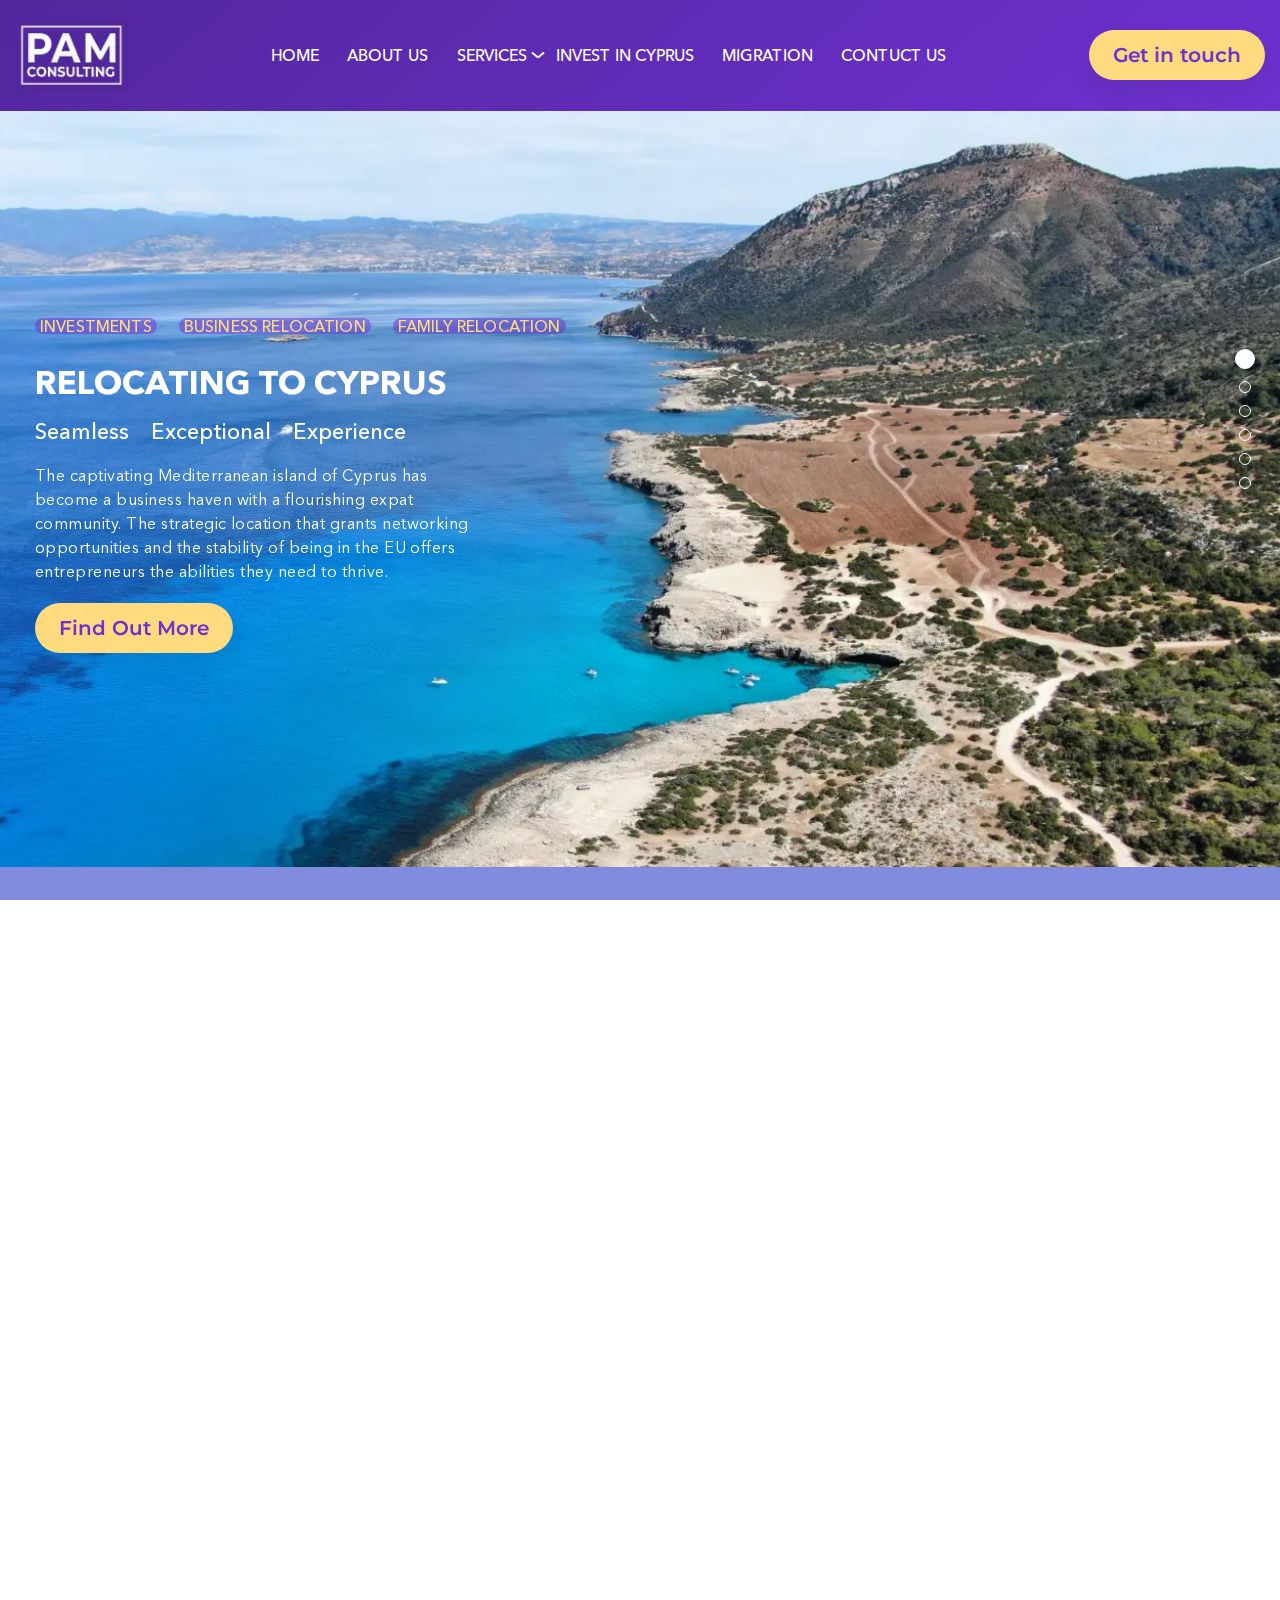
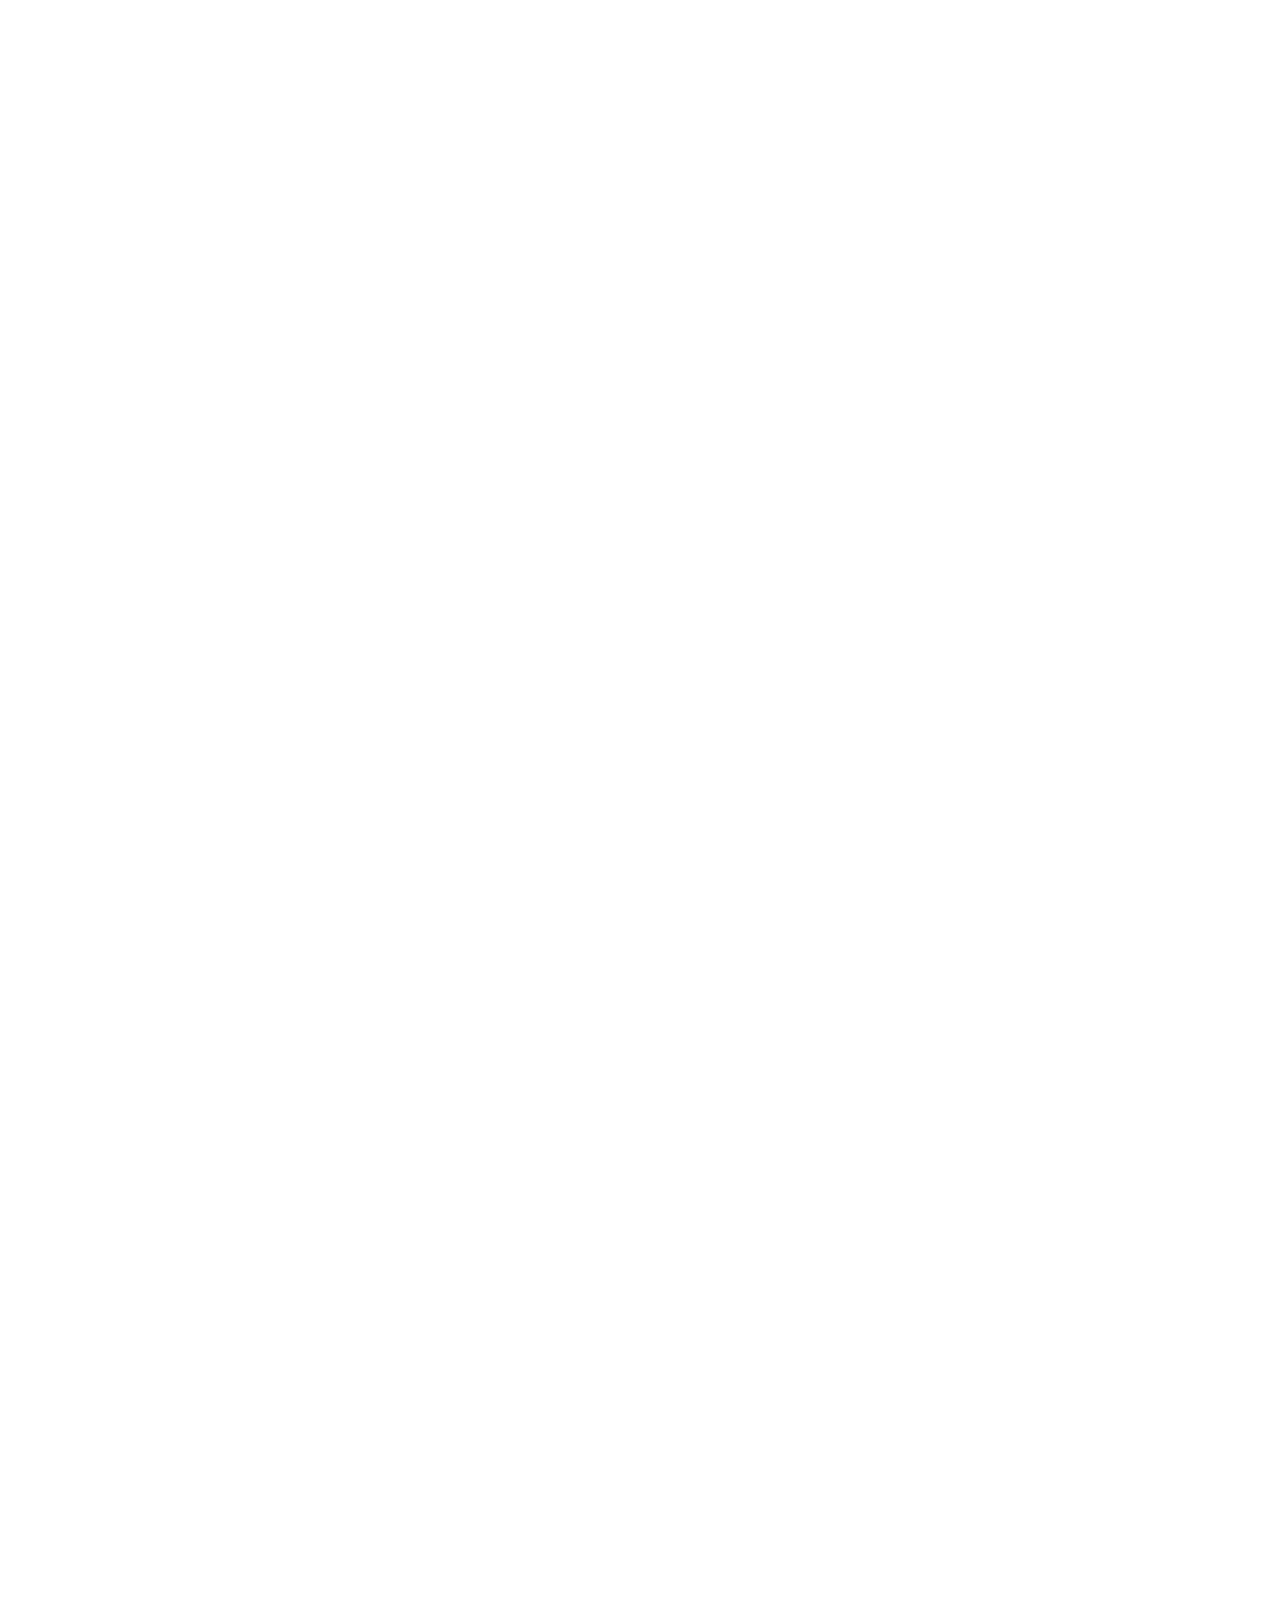
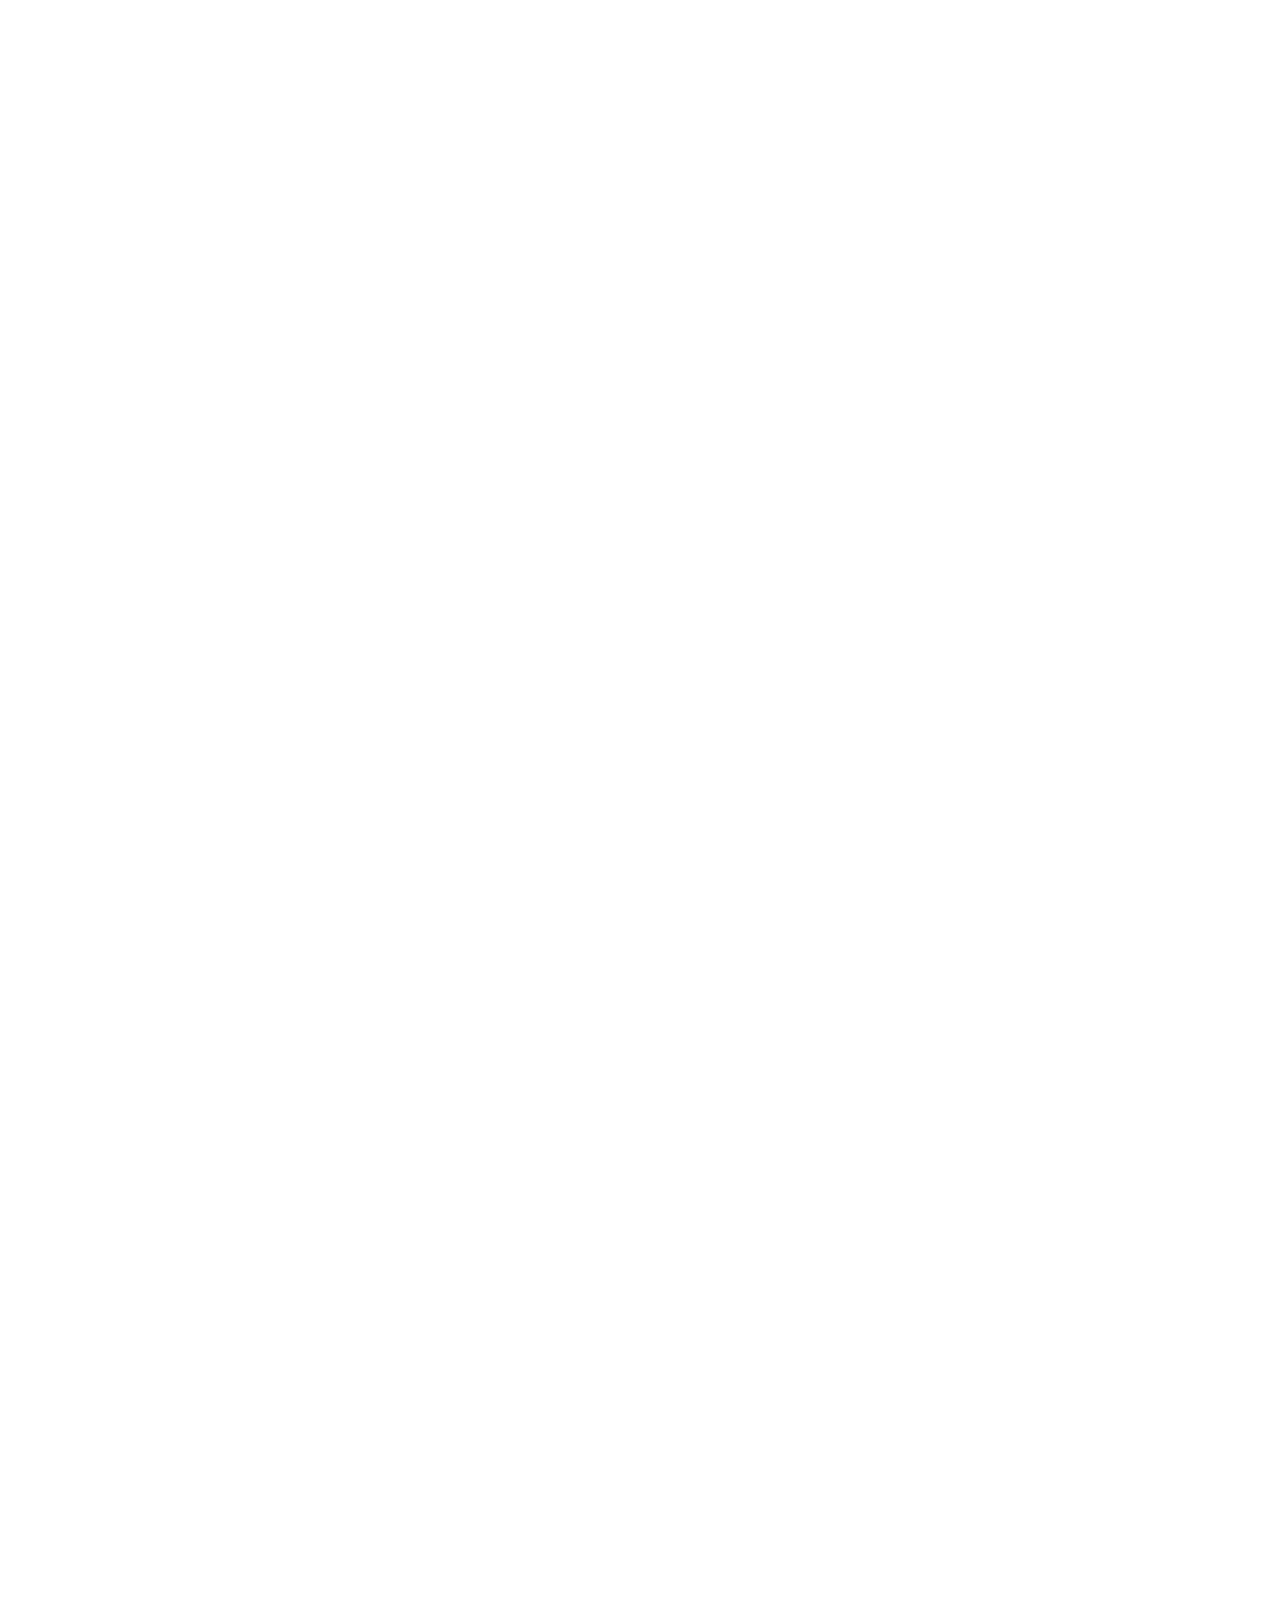
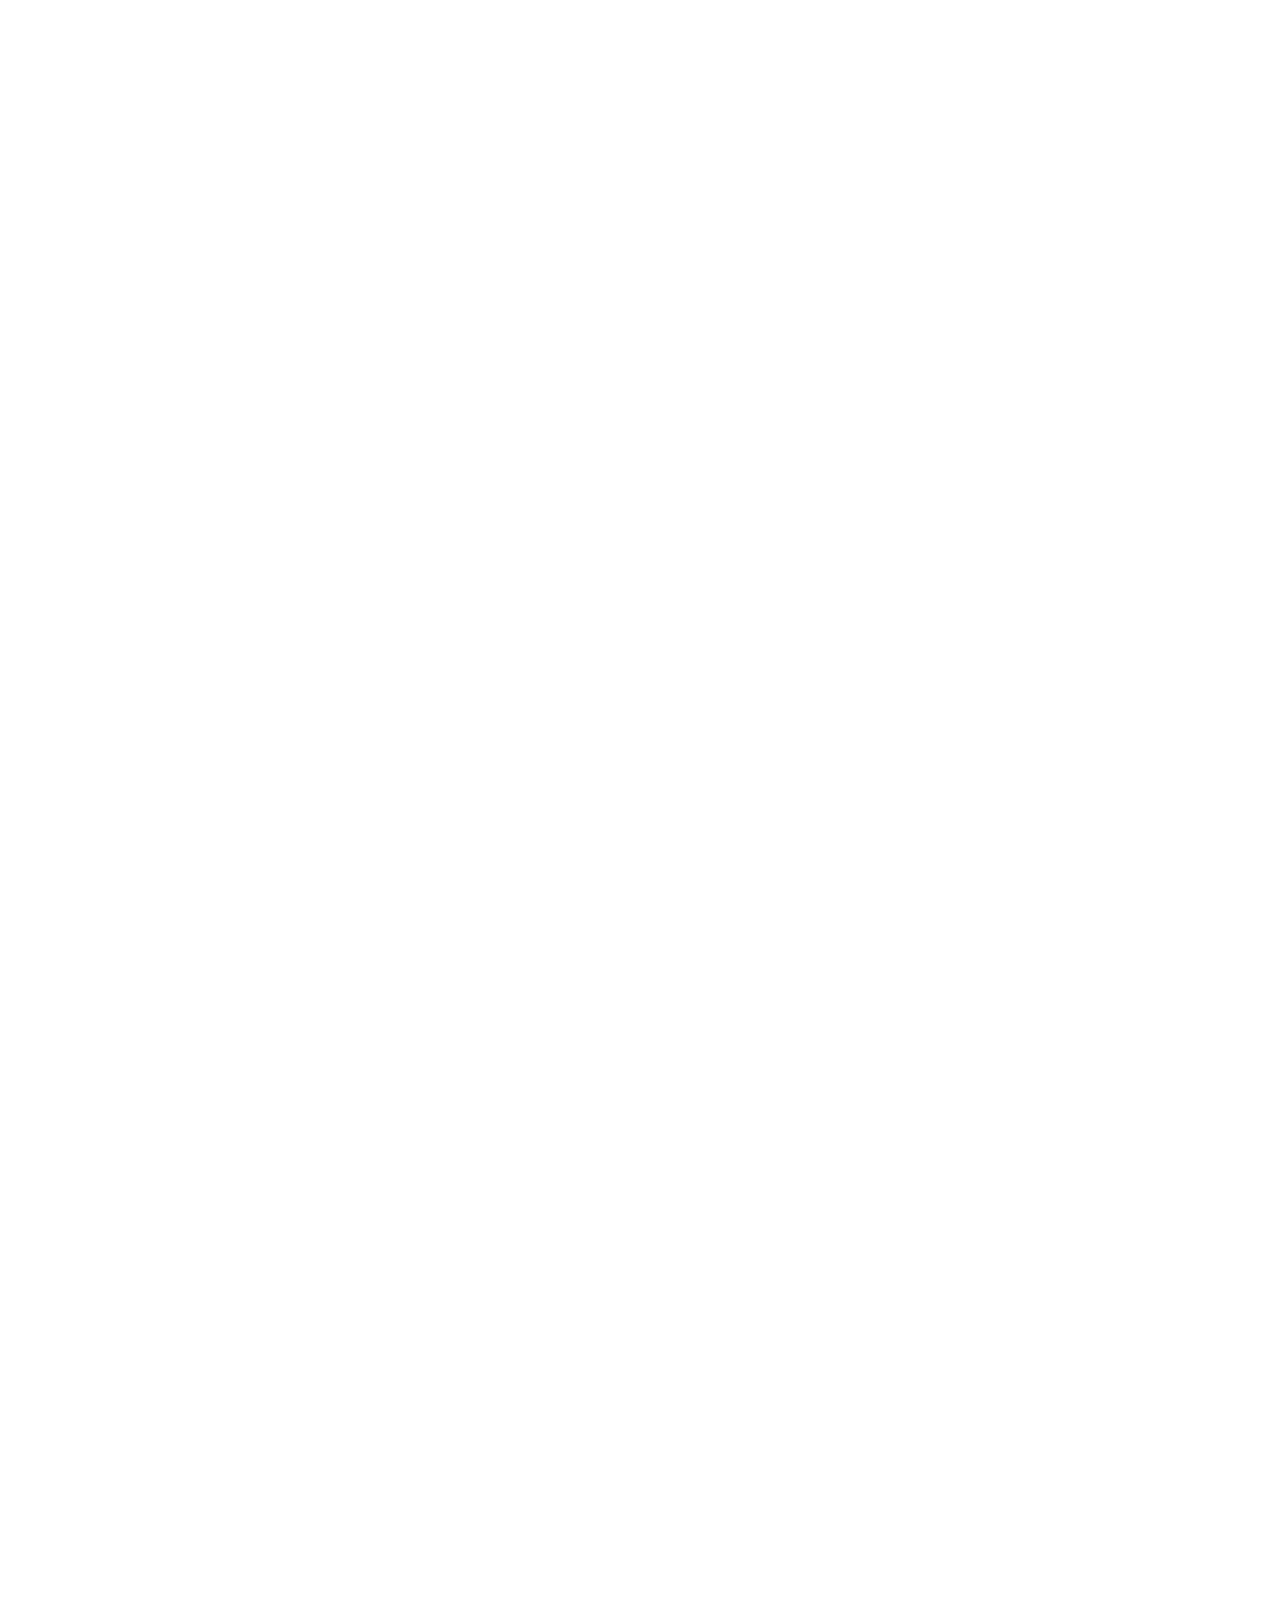
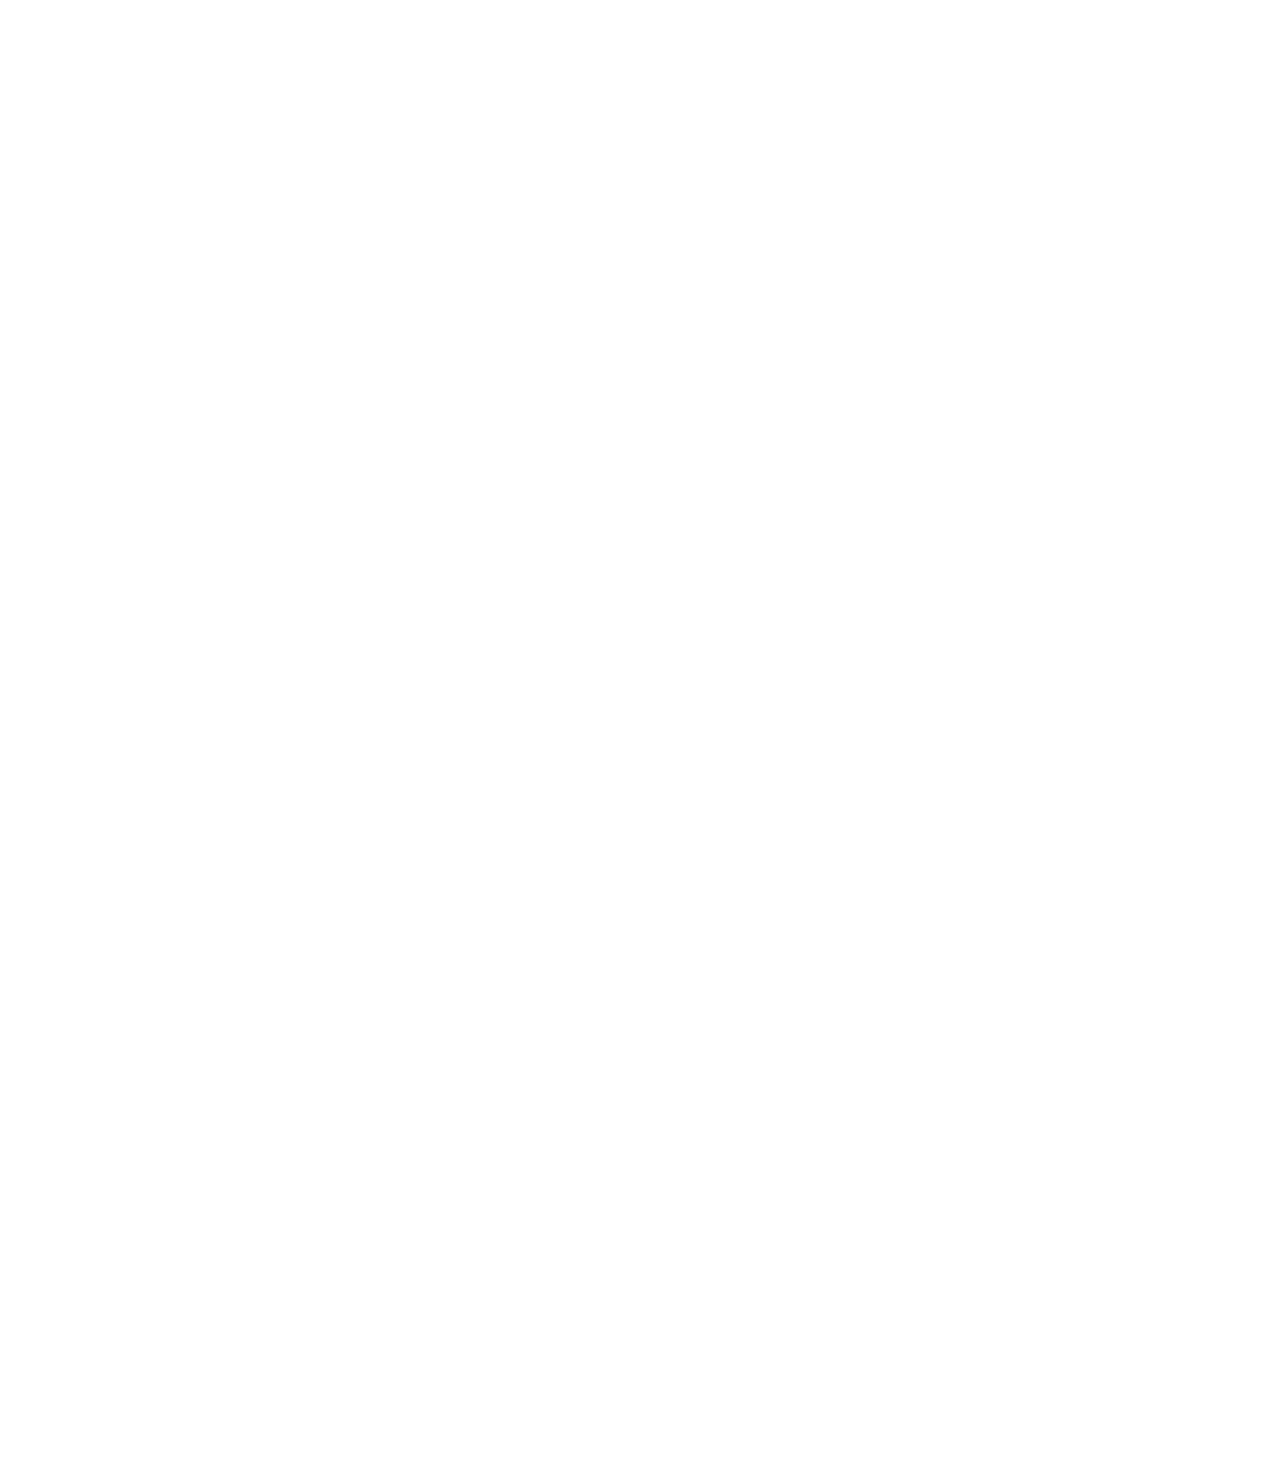
==== index.html @ 16ac2bbc "Add files via upload" ====
<!DOCTYPE html>
<html lang="en">

<head>
	<title>Home</title>
	<meta charset="UTF-8">
	<meta name="format-detection" content="telephone=no">
	<!-- <style>body{opacity: 0;}</style> -->
	<link rel="stylesheet" href="css/style.min.css?_v=20240617125503">
	<link rel="shortcut icon" href="favicon.ico">
	<!-- <meta name="robots" content="noindex, nofollow"> -->
	<meta name="viewport" content="width=device-width, initial-scale=1.0">
</head>
	<body>
		<div class="wrapper">
			<header data-scroll data-scroll-show="1000" class="header">
				<div class="header__container">
					<a href="#" class="header__logo"><img src="img/logo.webp" alt="Logo"></a>
					<div class="header__menu menu">
						<nav class="menu__body">
							<ul class="menu__list">
								<li class="menu__item"><a href="index.html" class="menu__link">Home</a></li>
								<li class="menu__item"><a href="about.html" class="menu__link">AbouT us</a></li>
								<li class="menu__item">
									<div data-spollers class="menu__spollers spollers">
										<details class="spollers__item">
											<summary data-spoller-close class="spollers__title"><span>Services</span></summary>
											<div class="spollers__body">
												<a href="investments.html" class="sub-menu__link"><span>Investments opportunities</span></a>
												<a href="business-relocation.html" class="sub-menu__link"><span>Business relocation</span></a>
												<a href="family-relocation.html" class="sub-menu__link"><span>Family relocation</span></a>
											</div>
										</details>
									</div>
								</li>
								<li class="menu__item"><a href="investments.html" class="menu__link">Invest in cyprus</a></li>
								<li class="menu__item"><a href="migration.html" class="menu__link">migration</a></li>
								<li class="menu__item"><a href="contact-us.html" class="menu__link">Contuct us</a></li>
							</ul>
						</nav>
						<button type="button" class="menu__icon icon-menu"><span></span></button>
					</div>
					<button data-da=".menu__body, 479.98, 2" class="header__button button">Get in touch</button>
				</div>
			</header>
			<main class="page">
				<section class="hero">
					<div class="hero__slider swiper">
						<div class="hero__wrapper swiper-wrapper">
							<div class="hero__slide slide-hero swiper-slide">
								<div class="hero__container">
									<div class="slide-hero__content" data-swiper-parallax="-500" data-swiper-parallax-scale="0.5">
										<div class="slide-hero__labels">
											<div class="slide-hero__label">investments</div>
											<div class="slide-hero__label">business relocation</div>
											<div class="slide-hero__label">family relocation</div>
										</div>
										<h2 class="slide-hero__title title title--white">Relocating to Cyprus</h2>
										<div class="slide-hero__subtitles">
											<div class="slide-hero__subtitle">Seamless</div>
											<div class="slide-hero__subtitle">Exceptional</div>
											<div class="slide-hero__subtitle">Experience</div>
										</div>
										<p class="slide-hero__text text text--white">The captivating Mediterranean island of Cyprus has become a business haven with a flourishing expat community. The strategic location that grants networking opportunities and the stability of being in the EU offers entrepreneurs the abilities they need to thrive.</p>
										<button class="slide-hero__button button">Find Out More</button>
									</div>
								</div>
								<div class="slide-hero__image"><img src="img/hero/picture1.webp" alt="Slide" data-swiper-parallax-scale="0.95"></div>
							</div>
							<div class="hero__slide slide-hero swiper-slide">
								<div class="hero__container">
									<div class="slide-hero__content" data-swiper-parallax="-500" data-swiper-parallax-scale="0.5">
										<div class="slide-hero__labels">
											<div class="slide-hero__label">investments</div>
											<div class="slide-hero__label">business relocation</div>
											<div class="slide-hero__label">family relocation</div>
										</div>
										<h2 class="slide-hero__title title ">Invest in property in Cyprus</h2>
										<p class="slide-hero__text text">Real estate has become a flourishing type of investment on the island, with an increasing number of people seeking to invest in residential and commercial property projects in Cyprus. With a confident and stable economic outlook, it is a great time to consider investing in Cyprus property. </p>
										<button class="slide-hero__button button">Check more</button>
									</div>
								</div>
								<div class="slide-hero__image"><img src="img/hero/picture2.webp" alt="Slide" data-swiper-parallax-scale="0.95"></div>
							</div>
							<div class="hero__slide slide-hero swiper-slide">
								<div class="hero__container">
									<div class="slide-hero__content" data-swiper-parallax="-500" data-swiper-parallax-scale="0.5">
										<div class="slide-hero__labels">
											<div class="slide-hero__label">investments</div>
											<div class="slide-hero__label">business relocation</div>
											<div class="slide-hero__label">family relocation</div>
										</div>
										<h2 class="slide-hero__title title ">Family Relocation</h2>
										<p class="slide-hero__text text">Globally known as one of the safest places to live in the world, Cyprus is the ideal location for families. The healthy lifestyle and family-friendly communities have much to offer to every member of your family.</p>
										<button class="slide-hero__button button">Check more</button>
									</div>
								</div>
								<div class="slide-hero__image"><img src="img/hero/picture3.webp" alt="Slide" data-swiper-parallax-scale="0.95"></div>
							</div>
							<div class="hero__slide slide-hero swiper-slide">
								<div class="hero__container">
									<div class="slide-hero__content" data-swiper-parallax="-500" data-swiper-parallax-scale="0.5">
										<div class="slide-hero__labels">
											<div class="slide-hero__label">investments</div>
											<div class="slide-hero__label">business relocation</div>
											<div class="slide-hero__label">family relocation</div>
										</div>
										<h2 class="slide-hero__title title title--white ">Business Relocation</h2>
										<p class="slide-hero__text text text--white">Cyprus has a lot to offer for business entrepreneurs who aim to reach for more and expand their business goals. The attractive tax benefits and office locations have transformed Cyprus into a country with endless business opportunities for everyone.</p>
										<button class="slide-hero__button button">Check more</button>
									</div>
								</div>
								<div class="slide-hero__image"><img src="img/hero/picture4.webp" alt="Slide" data-swiper-parallax-scale="0.95"></div>
							</div>
							<div class="hero__slide slide-hero swiper-slide">
								<div class="hero__container">
									<div class="slide-hero__content" data-swiper-parallax="-500" data-swiper-parallax-scale="0.5">
										<div class="slide-hero__labels">
											<div class="slide-hero__label">investments</div>
											<div class="slide-hero__label">business relocation</div>
											<div class="slide-hero__label">family relocation</div>
										</div>
										<h2 class="slide-hero__title title ">Investing in Yachts</h2>
										<p class="slide-hero__text text">Living on an island is an adventure that opens up a wide range of experiences and possibilities. Here, you can conquer the Mediterranean Sea by renting or owning a yacht as part of your investment plan.</p>
										<button class="slide-hero__button button">Check more</button>
									</div>
								</div>
								<div class="slide-hero__image"><img src="img/hero/picture5.webp" alt="Slide" data-swiper-parallax-scale="0.95"></div>
							</div>
							<div class="hero__slide slide-hero swiper-slide">
								<div class="hero__container">
									<div class="slide-hero__content" data-swiper-parallax="-500" data-swiper-parallax-scale="0.5">
										<div class="slide-hero__labels">
											<div class="slide-hero__label">investments</div>
											<div class="slide-hero__label">business relocation</div>
											<div class="slide-hero__label">family relocation</div>
										</div>
										<h2 class="slide-hero__title title title--white">Moving to Cyprus</h2>
										<p class="slide-hero__text text text--white">Thousands of individuals and families from every part of the globe have immigrated to Cyprus after discovering their perfect place to call home. The island is now one of the most dominant destinations with huge expat communities.</p>
										<button class="slide-hero__button button">Check more</button>
									</div>
								</div>
								<div class="slide-hero__image"><img src="img/hero/picture6.webp" alt="Slide" data-swiper-parallax-scale="0.95"></div>
							</div>
						</div>
						<div class="hero-swiper-pagination"></div>
					</div>
				</section>
				<section class="services">
					<div class="services__container">
						<h2 class="services__title title title--white">Our Services</h2>
						<div class="services__items">
							<div class="services__item">
								<div class="services__image"><img src="img/services/services-cards1.webp" alt="Services-image"></div>
								<h3 class="services__label">Family Relocation</h3>
								<p class="services__text text">With strategic planning, we simplify the moving process so you and your family can feel safe and confident.</p>
								<button class="services__button button">Find Out More</button>
							</div>
							<div class="services__item">
								<div class="services__image"><img src="img/services/services-cards2.webp" alt="Services-image"></div>
								<h3 class="services__label">Business Relocation</h3>
								<p class="services__text text">We handle the responsibility of moving your business to Cyprus, so you can focus on your business goals.</p>
								<button class="services__button button">Find Out More</button>
							</div>
							<div class="services__item">
								<div class="services__image"><img src="img/services/services-cards3.webp" alt="Services-image"></div>
								<h3 class="services__label">Investment plans</h3>
								<p class="services__text text">Discover the opportunity to further enhance your business ambitions, by choosing the optimal investment plan.</p>
								<button class="services__button button">Find Out More</button>
							</div>
						</div>
					</div>
				</section>
				<section class="moving">
					<div class="moving__container">
						<div class="moving__image1"><img src="img/moving/image-left.webp" alt="Image"></div>
						<div class="moving__content">
							<h2 class="moving__title title">Moving to Paradise</h2>
							<p class="moving__text text">
								Have you ever dreamed about the perfect place to live? Your definition of perfect may be different someone else’s.
								Are you longing to live by the beach and listen to the soothing waves or are you a kind of person who enjoys the
								bustling sounds of the city? Whatever lifestyle you desire, Cyprus has it all! Whether you’re travelling with your
								family, your partner, or as a solo business entrepreneur, this exotic island can offer you a little bit of everything.
							</p>
							<p class="moving__text text">
								If you’ve made the decision to relocate to Cyprus, then you are expecting to find a safe place to settle. With extremely
								low crime rate, stunning sandy beaches, and awe-inspiring mountain views, Cyprus is the place to be!
							</p>
							<button class="moving__button button">Find Out More</button>
						</div>
						<div class="moving__image2"><img src="img/moving/image-right.webp" alt="Image"></div>
					</div>
				</section>
				<section class="color-items">
					<div class="color-items__container">
						<h2 class="color-items__title title">Why Choose Cyprus?</h2>
						<p class="color-items__text text">When you’re searching for the ideal home you want everything to be perfect. This is why over the years more and more people from all around the world are choosing Cyprus as their ultimate destination. This smal Mediterranean mesmerizes millions of visitors every year.</p>
						<div class="color-items__items">
							<div class="color-items__item">
								<div class="color-items__icon"><img src="img/icon/why1.webp" alt="Icon"></div>
								<p class="color-items__label">Progressive tax system</p>
								<p class="color-items__subtext text">Offering one of the most attractive tax regimes in Europe</p>
							</div>
							<div class="color-items__item">
								<div class="color-items__icon"><img src="img/icon/why2.webp" alt="Icon"></div>
								<p class="color-items__label">Stunning weather and climate</p>
								<p class="color-items__subtext text">Enjoy a high quality of life with over 324 days of sun annually</p>
							</div>
							<div class="color-items__item">
								<div class="color-items__icon"><img src="img/icon/why3.webp" alt="Icon"></div>
								<p class="color-items__label">Blooming expat community</p>
								<p class="color-items__subtext text">Become part of an increasingly diverse community</p>
							</div>
							<div class="color-items__item">
								<div class="color-items__icon"><img src="img/icon/why4.webp" alt="Icon"></div>
								<p class="color-items__label">Family-oriented values</p>
								<p class="color-items__subtext text">Excellent education standards and extremely low crime rates</p>
							</div>
						</div>
					</div>
				</section>
				<section class="location">
					<div class="location__container">
						<div class="location__map map-location">
							<h2 class="map-location__title">FIND THE IDEAL LOCATION TO CALL HOME</h2>
							<p class="map-location__text">Click your mouse over any city to learn more about it</p>
							<div class="map-location__cyprus">
								<div class="map-location__image">
									<img src="img/location/map.webp" alt="map">
								</div>
								<div data-tabs data-tabs-animate="500" class="map-location__tabs tabs">
									<div data-tabs-titles class="tabs__navigation">
										<button type="button" class="tabs__title _tab-active tab-limassol">LIMASSOL</button>
										<button type="button" class="tabs__title tab-paphos">PAPHOS</button>
										<button type="button" class="tabs__title tab-larnaka">LARNAKA</button>
										<button type="button" class="tabs__title tab-nicosia">NICOSIA</button>
									</div>
									<div data-tabs-body class="tabs__content">
										<div class="tabs__body body-tabs">
											<div class="body-tabs__images">
												<div class="body-tabs__image"><img src="img/location/limassol1.webp" alt="foto"></div>
												<div class="body-tabs__image"><img src="img/location/limassol2.webp" alt="foto"></div>
												<div class="body-tabs__image"><img src="img/location/limassol3.webp" alt="foto"></div>
											</div>
											<h5 class="body-tabs__label">Limassol</h5>
											<p class="body-tabs__text">The sunny city of Limassol is the second largest city of the island, and it is among the most desirable travel and business destinations both for families and for entrepreneurs looking to expand their business horizons. The combination of elegant accommodation and ancient architectural views is bound to capture the interest of people of any age.</p>
											<p class="body-tabs__text">The Limassol Marina is the first marina to harbor yachts in Cyprus and it is surrounded by renowned bars and restaurants. The residents of Limassol pride themselves on their cultural values and festivities as hundreds of theatrical performances take place each year at the Rialto theater, and the city holds an annual Wine Festival and Carnival Parade.</p>
										</div>
										<div class="tabs__body body-tabs">
											<div class="body-tabs__images">
												<div class="body-tabs__image"><img src="img/location/paphos1.webp" alt="foto"></div>
												<div class="body-tabs__image"><img src="img/location/paphos2.webp" alt="foto"></div>
												<div class="body-tabs__image"><img src="img/location/paphos3.webp" alt="foto"></div>
											</div>
											<h5 class="body-tabs__label">Paphos</h5>
											<p class="body-tabs__text">Paphos is located on the southwest coast of Cyprus, and it is one of the most popular cities for expat communities. The crystal-clear, family-friendly beaches are a frequent holiday retreat for millions of tourists all year round. Its exceptional infrastructure includes a huge shopping mall, hospitals, the second largest airport of the island, and many schools.</p>
											<p class="body-tabs__text">These are only a few reasons why people choose to move to Paphos, as there are many more reasons it is considered one of the most excellent places to live in Europe.</p>
										</div>
										<div class="tabs__body body-tabs">
											<div class="body-tabs__images">
												<div class="body-tabs__image"><img src="img/location/larnaka1.webp" alt="foto"></div>
												<div class="body-tabs__image"><img src="img/location/larnaka2.webp" alt="foto"></div>
												<div class="body-tabs__image"><img src="img/location/larnaka3.webp" alt="foto"></div>
											</div>
											<h5 class="body-tabs__label">Larnaka</h5>
											<p class="body-tabs__text">Being the third largest city in Cyprus and home to the island’s most busy airport, it offers visitors a variety of activities and experiences that will remain unforgettable to any individual.</p>
											<p class="body-tabs__text">It is known for its Salt Lake that hosts thousands of Flamingos each year as well as for its sandy beaches and historical sites.</p>
											<p class="body-tabs__text">The rapidly increasing corporate ecosystem and comfortable lifestyle create an exceptional living environment for anyone who is looking to enjoy a relaxed life by the sea.</p>
										</div>
										<div class="tabs__body body-tabs">
											<div class="body-tabs__images">
												<div class="body-tabs__image"><img src="img/location/nicosia1.webp" alt="foto"></div>
												<div class="body-tabs__image"><img src="img/location/nicosia2.webp" alt="foto"></div>
												<div class="body-tabs__image"><img src="img/location/nicosia3.webp" alt="foto"></div>
											</div>
											<h5 class="body-tabs__label">NICOSIA</h5>
											<p class="body-tabs__text">Also known as Lefkosia, Nicosia is the capital city of Cyprus and the only divided capital city in the world. The unique urban scenery is built upon a rich historical past and its mixture with modern lifestyle.</p>
											<p class="body-tabs__text">It is in close proximity to every other city in Cyprus, giving residents the flexibility of choosing to enjoy the breathtaking views from the mountain tops and soothing beaches of the coastal cities within minutes. </p>
											<p class="body-tabs__text">Nicosia has become an attractive cosmopolitan city made of diverse cultural communities, excellent healthcare facilities and every aspect one requires to build the lifestyle of your dreams.</p>
										</div>
									</div>
								</div>
							</div>
						</div>
					</div>
				</section>
				<section class="who">
					<div class="who__container">
						<div class="who__content content-who">
							<h2 class="content-who__title title title--white"><span>Who We Are</span></h2>
							<p class="content-who__text text text--white">PAM Consulting is built upon a team of motivated professionals aiming to provide families and businesses the services they need to relocate to the island of Cyprus.</p>
							<p class="content-who__text text text--white">We understand the challenges of deciding to relocate and this is why we prioritize our clients’ needs by making sure that the whole relocation process is as smooth and simple as possible.</p>
							<button class="content-who__button button">More about us</button>
						</div>
						<div class="who__card card-who">
							<div class="card-who__image"><img src="img/who/foto.webp" alt="Foto"></div>
							<div class="card-who__content">
								<h3 class="card-who__title">FOUNDER</h3>
								<p class="card-who__name text">Anastasia Papaharidemou</p>
								<a href="#" class="card-who__contact button">Contact</a>
							</div>
						</div>
					</div>
				</section>
				<section class="color-items">
					<div class="color-items__container">
						<h2 class="color-items__title title">how we make it happen</h2>
						<p class="color-items__text text">When you’re searching for the ideal home you want everything to be perfect. This is why over the years more and more people from all around the world are choosing Cyprus as their ultimate destination. This smal Mediterranean mesmerizes millions of visitors every year.</p>
						<div class="color-items__items">
							<div class="color-items__item">
								<div class="color-items__icon"><img src="img/icon/how1.webp" alt="Icon"></div>
								<p class="color-items__label">We listen</p>
								<p class="color-items__subtext text">Our most prominent purpose is to understand and identify with your needs so we can effectively find ways to provide solutions.</p>
							</div>
							<div class="color-items__item">
								<div class="color-items__icon"><img src="img/icon/how2.webp" alt="Icon"></div>
								<p class="color-items__label">We strategize
								<p>
								<p class="color-items__subtext text">According to your requirements, our team designs a thorough series of steps that will make the relocation process as smooth as possible.</p>
							</div>
							<div class="color-items__item">
								<div class="color-items__icon"><img src="img/icon/how3.webp" alt="Icon"></div>
								<p class="color-items__label">We provide
								<p>
								<p class="color-items__subtext text">We implement our services that are based on efficient strategic planning that respond to your family’s and business’s goals and ambitions.</p>
							</div>
							<div class="color-items__item">
								<div class="color-items__icon"><img src="img/icon/how4.webp" alt="Icon"></div>
								<p class="color-items__label">We manage</p>
								<p class="color-items__subtext text">Once you are settled, we make sure that everything is according to your expectations and your vision of the quality of our services.</p>
							</div>
						</div>
					</div>
				</section>
				<section class="contact">
					<div class="contact__container">
						<h2 class="contact__title title"><span>Contact Us</span></h2>
						<a href="tel:+3579056759" class="contact__link"><img src="img/icon/tel.webp" alt="Icon"><span>+357 9056759</span></a>
						<a href="maito:contact@pamrelocation.com" class="contact__link"><img src="img/icon/mail.webp" alt="Icon"><span>contact@pamrelocation.com</span></a>
						<div class="contact__form form-contact">
							<h3 class="form-contact__label">send inquiry</h3>
							<form method="POST" action="#" enctype="multipart/form-data">
								<div class="form-contact__user">
									<input type="text" name="username" value="" placeholder="Your Name" class="form-contact__input">
									<input type="email" name="useremail" value="" placeholder="Email" class="form-contact__input">
									<input type="text" name="subject" value="" placeholder="Subject" class="form-contact__input">
									<input type="tel" name="usertel" value="" placeholder="Phone" class="form-contact__input">
									<textarea name="usertext" placeholder="Your message" class="form-contact__textarea"></textarea>
								</div>
								<div class="form-contact__checkbox">
									<input type="checkbox">
									<div class="form-contact__by">
										<p>By clicking “Submit button” you accept our</p>
										<a href="#">Terms & Conditions</a>
										<p>and have read our</p>
										<a href="policy.html">Privacy Policy</a>
										<p> and </p>
										<a href="disclaimer.html" class="">Disclaimer</a>
									</div>
								</div>
								<button type="submit" class="form-contact__button button">Submit</button>
							</form>
						</div>
					</div>
				</section>
				<section class="partners">
					<div class="partners__container">
						<h2 class="partners__title title">Our Partners</h2>
					</div>
					<div class="partners__items items-partners">
						<div class="items-partners__wrap">
							<div class="items-partners__marque">
								<img src="img/partners/partner1.webp" alt="partner">
								<img src="img/partners/partner2.webp" alt="partner">
								<img src="img/partners/partner3.webp" alt="partner">
								<img src="img/partners/partner4.webp" alt="partner">
								<img src="img/partners/partner5.webp" alt="partner">
								<img src="img/partners/partner6.webp" alt="partner">
							</div>
							<div class="items-partners__marque">
								<img src="img/partners/partner1.webp" alt="partner">
								<img src="img/partners/partner2.webp" alt="partner">
								<img src="img/partners/partner3.webp" alt="partner">
								<img src="img/partners/partner4.webp" alt="partner">
								<img src="img/partners/partner5.webp" alt="partner">
								<img src="img/partners/partner6.webp" alt="partner">
							</div>
						</div>
					</div>
				</section>
				<section class="questions">
					<div class="questions__container">
						<h2 class="questions___title title title--white">Frequently Asked questions</h2>
						<div class="questions__slider swiper">
							<div class="questions__wrapper swiper-wrapper">
								<div class="questions__slide slide-questions swiper-slide">
									<div class="slide-questions__body">
										<div class="slide-questions__image">
											<img src="img/questions/slider-card.webp" alt="image">
											<div class="slide-questions__label">Business</div>
										</div>
										<h6 class="slide-questions__title">questions: How is the business environment in Cyprus?</h6>
										<p class="slide-questions__text text">Answer: Cyprus is considered to be one of the most business-oriented countries of the EU, offering business entrepreneurs a variety of opportunities to expand their corporate dreams andambitions.</p>

									</div>
								</div>
								<div class="questions__slide slide-questions swiper-slide">
									<div class="slide-questions__body">
										<div class="slide-questions__image">
											<img src="img/questions/slider-card.webp" alt="image">
											<div class="slide-questions__label">Prices</div>
										</div>
										<h6 class="slide-questions__title">questions: What is the cost of living in Cyprus?</h6>
										<p class="slide-questions__text text">Answer: In comparison to other countries of the EU, the cost of living is relatively low. Of course, the cost of living varies from city to city. For example, this means that living in Paphos might be a bit cheaper than living in Limassol.</p>
									</div>
								</div>
								<div class="questions__slide slide-questions swiper-slide">
									<div class="slide-questions__body">
										<div class="slide-questions__image">
											<img src="img/questions/slider-card.webp" alt="image">
											<div class="slide-questions__label">Family Relocation</div>
										</div>
										<h6 class="slide-questions__title">questions: Do my children have the option of attending a private or public school in Cyprus if I have a permanent residency?</h6>
										<p class="slide-questions__text text">Answer: Yes. Public schools are free, while private educational institutions have tuition.</p>
									</div>
								</div>
								<div class="questions__slide slide-questions swiper-slide">
									<div class="slide-questions__body">
										<div class="slide-questions__image">
											<img src="img/questions/slider-card.webp" alt="image">
											<div class="slide-questions__label">Taxes</div>
										</div>
										<h6 class="slide-questions__title">questions: What is the Tax system like in Cyprus?</h6>
										<p class="slide-questions__text text">Answer: With one of the lowest corporate tax rates (12.5%) in the European Union, the tax system is attractive to foreign investors. Neither succession taxes nor gains from the disposal of securities are subject to tax.</p>
									</div>
								</div>
								<div class="questions__slide slide-questions swiper-slide">
									<div class="slide-questions__body">
										<div class="slide-questions__image">
											<img src="img/questions/slider-card.webp" alt="image">
											<div class="slide-questions__label">Business</div>
										</div>
										<h6 class="slide-questions__title">questions: How is the business environment in Cyprus?</h6>
										<p class="slide-questions__text text">Answer: Cyprus is considered to be one of the most business-oriented countries of the EU, offering business entrepreneurs a variety of opportunities to expand their corporate dreams andambitions.</p>
									</div>
								</div>
								<div class="questions__slide slide-questions swiper-slide">
									<div class="slide-questions__body">
										<div class="slide-questions__image">
											<img src="img/questions/slider-card.webp" alt="image">
											<div class="slide-questions__label">Migration</div>
										</div>
										<h6 class="slide-questions__title">questions: How long does it take to become a permanent resident in Cyprus?</h6>
										<p class="slide-questions__text text">Answer: While a residency card can be obtained within two months through the fast-track process, a permanent resident of Cyprus can apply for Cyprus Citizenship after completing 5 years (1825 days) of legal stay in Cyprus, according to the naturalization scheme based on years of residence (M127). Once acquired, permanent residency in Cyprus is valid for life. </p>
									</div>
								</div>
							</div>
							<div class="questions__pagination"></div>
						</div>
					</div>
				</section>
			</main>
			<footer class="footer">
				<div class="footer__container">
					<div class="footer__copy">
						<p class="footer__text">© 2022 PAM Consulting. All rights reserved</p>
						<a href="disclaimer.html" class="footer__link">Disclaimer</a>
						<a href="policy.html" class="footer__link">Privacy poilcy</a>
					</div>
					<a href="#" class="footer__link">Who designed this website?</a>
				</div>
			</footer>
		</div>
		<script src="js/gsap/gsap.min.js"></script>
		<script src="js/gsap/ScrollTrigger.min.js"></script>
		<script src="js/gsap/ScrollSmoother.min.js"></script>
		<script src="js/app.js"></script>
	</body>
</html>
---- css/style.min.css ----
@import url(https://fonts.googleapis.com/css?family=Montserrat:500,600,700&display=swap);@font-face{font-family:AvenirNextCyr;font-display:swap;src:url(../fonts/AvenirNextCyr-Bold.woff2) format("woff2");font-weight:700;font-style:normal}@font-face{font-family:AvenirNextCyr;font-display:swap;src:url(../fonts/AvenirNextCyr-Medium.woff2) format("woff2");font-weight:500;font-style:normal}@font-face{font-family:AvenirNextCyr;font-display:swap;src:url(../fonts/AvenirNextCyr-Demi.woff2) format("woff2");font-weight:400;font-style:normal}@font-face{font-family:AvenirNextCyr;font-display:swap;src:url(../fonts/AvenirNextCyr-Regular.woff2) format("woff2");font-weight:400;font-style:normal}*{padding:0;margin:0;border:0}*,*::after,*::before{box-sizing:border-box}*::after,*::before{display:inline-block}body,html{height:100%;min-width:320px}body{color:#fff;line-height:1;font-family:AvenirNextCyr;font-size:1rem;-ms-text-size-adjust:100%;-moz-text-size-adjust:100%;-webkit-text-size-adjust:100%;-webkit-font-smoothing:antialiased;-moz-osx-font-smoothing:grayscale}button,input,textarea{font-family:AvenirNextCyr;font-size:inherit;line-height:inherit;color:inherit;background-color:transparent}input,textarea{width:100%}button,option,select{cursor:pointer}a{display:inline-block;color:inherit;text-decoration:none}ul li{list-style:none}img{vertical-align:top}h1,h2,h3,h4,h5,h6{font-weight:inherit;font-size:inherit}.lock body{overflow:hidden;touch-action:none;-ms-scroll-chaining:none;overscroll-behavior:none}.wrapper{min-height:100%;display:flex;flex-direction:column;overflow:hidden}@supports (overflow:clip){.wrapper{overflow:clip}}.wrapper > main{flex:1 1 auto}.wrapper > *{min-width:0}[class*=__container]{max-width:91.875rem;margin:0 auto;padding:0 .9375rem}.button{display:inline-flex;justify-content:center;padding:9px 24px;border-radius:30px;box-shadow:0 14px 23px 0 rgba(28,37,44,.08);background:#ffdb80;color:#6d31d0;text-align:center;white-space:nowrap;font-size:1.25rem;font-weight:600;line-height:160%;font-family:Montserrat;transition:all .8s}.icon-menu{display:none}.spollers__title{width:100%;cursor:default;text-align:left;padding:.625rem .9375rem;position:relative;list-style:none}.spollers__title span{position:relative}.spollers__title span::before{content:"";position:absolute;width:0%;height:.0625rem;bottom:-2px;left:50%;background-color:#fff;transition:all .3s}.spollers__title::-webkit-details-marker,.spollers__title::marker{display:none}._spoller-init .spollers__title{cursor:pointer}._spoller-init .spollers__title::after,._spoller-init .spollers__title::before{content:"";position:absolute;right:-3px;top:50%;background-color:#fff;height:2px;width:8px;transition:-webkit-transform .5s ease 0s;transition:transform .5s ease 0s;transition:transform .5s ease 0s,-webkit-transform .5s ease 0s}._spoller-init .spollers__title::before{-webkit-transform:translate(-75%,-50%) rotate(40deg);transform:translate(-75%,-50%) rotate(40deg)}._spoller-init .spollers__title::after{-webkit-transform:translate(0,-50%) rotate(-40deg);transform:translate(0,-50%) rotate(-40deg)}._spoller-init .spollers__title._spoller-active::before{-webkit-transform:translateX(-75%) rotate(-40deg);transform:translateX(-75%) rotate(-40deg)}._spoller-init .spollers__title._spoller-active::after{-webkit-transform:rotate(40deg);transform:rotate(40deg)}.ibg{width:100%;height:100%;-o-object-fit:cover;object-fit:cover}.ibg--top{-o-object-position:top;object-position:top}.ibg--bottom{-o-object-position:bottom;object-position:bottom}.ibg--left{-o-object-position:left;object-position:left}.ibg--right{-o-object-position:right;object-position:right}.ibg--contain{-o-object-fit:contain;object-fit:contain}.title{font-weight:600;line-height:111%;text-transform:uppercase;color:#434364}.title--white{color:#fff}.text{line-height:150%;letter-spacing:.03em;color:#434364}.text--white{color:#fff}.questions{background:linear-gradient(180deg,#6d31d0 0,#828cde 100%)}.questions___title{text-align:center}.questions__pagination{padding-top:1.25rem;display:flex;justify-content:center;align-items:center;gap:.75rem}.swiper-pagination-bullet{border-radius:50%;width:.75rem;height:.75rem;border:.0625rem solid #fff}.swiper-pagination-bullet-active{background-color:#fff;width:1.25rem;height:1.25rem}.slide-questions__body{border-radius:1.25rem;box-shadow:0 14px 23px 0 rgba(28,37,44,.08);background:#fff;overflow:hidden}.slide-questions__image{position:relative}.slide-questions__image img{width:100%;aspect-ratio:380/200;border-radius:1.25rem 1.25rem 0 0;-o-object-fit:cover;object-fit:cover;-o-object-position:center;object-position:center}.slide-questions__label{padding:.4375rem .625rem;border-radius:1.25rem;box-shadow:0 3px 5px 0 rgba(28,37,44,.08);background:linear-gradient(141deg,#53269d 0,#6d31d0 100%);line-height:150%;letter-spacing:.03em;color:#fff;text-align:center;position:absolute;top:75%;right:5%}.slide-questions__title{padding:1.25rem 1.875rem;font-weight:600;line-height:160%;color:#6d31d0}.slide-questions__text{padding:0 1.875rem 2.5rem 1.875rem}.services{background:linear-gradient(180deg,#828cde 0,#6d31d0 100%)}.services__container{display:flex;flex-direction:column;justify-content:center;align-items:center}.services__title{display:inline-block;border-bottom:.25rem solid #fdbfa3;padding:0 2.5rem 1.25rem 2.5rem}.services__items{display:flex;justify-content:center;flex-wrap:wrap;-webkit-column-gap:1.25rem;-moz-column-gap:1.25rem;column-gap:1.25rem}.services__item{flex-basis:28.75rem;box-shadow:0 14px 23px 0 rgba(28,37,44,.08);background:#fff;border-radius:1.25rem;overflow:hidden;display:flex;flex-direction:column;justify-content:space-between}.services__image img{width:100%;aspect-ratio:380/260;-o-object-fit:cover;object-fit:cover}.services__label{color:#434364;font-weight:600;line-height:114%;text-transform:uppercase;text-align:center;padding:1.25rem 1.875rem .625rem 1.875rem}.services__text{text-align:center;padding:.625rem 1.875rem 1.25rem 1.875rem}.services__button{align-self:center;margin-bottom:1.25rem}.color-items{background:linear-gradient(180deg,#fefc9e 0,#fdbfa3 78.65%)}.color-items__container{text-align:center}.color-items__title{text-align:center;margin-bottom:1.25rem}.color-items__items{display:flex;justify-content:center;flex-wrap:wrap;gap:1.25rem}.color-items__item{flex:0 1 11.25rem}.color-items__icon{margin-bottom:1.5rem}.color-items__icon img{width:100%}.color-items__label{font-family:Montserrat;font-weight:600;line-height:160%;color:#6d31d0;margin-bottom:.25rem}.color-items__link{padding:0 0 .9375rem 1.25rem;color:#6d31d0;line-height:150%;letter-spacing:.03em;position:relative}.color-items__link::before{content:"";position:absolute;width:.375rem;height:.375rem;border-radius:50%;bottom:50%;-webkit-transform:translateY(-50%);transform:translateY(-50%);left:0;background:#6d31d0}.contact{background:linear-gradient(180deg,rgba(109,49,208,.1) 0,rgba(109,49,208,.21) 28.65%,rgba(109,49,208,.47) 53.12%,#6d31d0 100%)}.contact__title{text-align:center}.contact__title span{padding:0 4.375rem .625rem 4.375rem;position:relative}.contact__title span::before{content:"";position:absolute;width:100%;height:.25rem;bottom:0;left:0;background:#fdbfa3}.contact__link{display:flex;flex-direction:column;align-items:center;gap:.375rem;transition:all .3s}.contact__link span{font-family:Montserrat;font-size:1.25rem;font-weight:600;line-height:160%;color:#6d31d0}.contact__link:not(:last-child){margin-bottom:1.875rem}.form-contact{padding:2.125rem 0;border-radius:3.75rem;background:rgba(255,219,128,.5607843137);color:#434364;display:flex;flex-direction:column;align-items:center}.form-contact form{max-width:36.25rem;padding:1.25rem;display:flex;flex-direction:column}.form-contact__user{display:grid;-webkit-column-gap:1.25rem;-moz-column-gap:1.25rem;column-gap:1.25rem;row-gap:.875rem;grid-template-columns:repeat(2,1fr)}.form-contact__label{font-weight:600;line-height:114%;text-transform:uppercase;text-align:center;color:#434364}.form-contact__input{border-radius:1.25rem;background-color:#fff;padding:.75rem 1.375rem}.form-contact__textarea{height:12.5rem;border-radius:1.25rem;background-color:#fff;padding:.75rem 1.375rem}.form-contact__checkbox{padding:1.25rem 0;display:flex;gap:1.5rem;align-items:center;justify-content:space-between}.form-contact__checkbox input{width:2rem;height:2rem}.form-contact__by{display:flex;gap:.3125rem;flex-wrap:wrap;color:#434364}.form-contact__by a{color:#6d31d0;text-decoration:underline}.form-contact__button{align-self:center}.module1{position:relative}.module1::before{content:"";position:absolute;width:100%;height:100%;top:0;left:0;z-index:5;background:linear-gradient(180deg,#fff 28%,rgba(255,255,255,.77) 35%,rgba(255,255,255,0) 45%)}.module1__container{max-width:104.375rem;display:flex;justify-content:space-between;align-items:center}.module1__title{position:relative;z-index:10}.module1__img{max-width:63.125rem;margin-left:auto;margin-right:-.9375rem}.module1__img img{width:100%;aspect-ratio:1010/530;-o-object-fit:cover;object-fit:cover;-o-object-position:center;object-position:center}.inner-module{color:#434364;display:flex;gap:1.25rem}.inner-module:not(:last-child){margin-bottom:1.25rem}.inner-module--reverse{flex-direction:row-reverse}.inner-module__image img{width:100%;aspect-ratio:580/500;-o-object-fit:cover;object-fit:cover}.inner-module__title{font-weight:600;line-height:114%;text-transform:uppercase;margin-bottom:2.125rem}.inner-module__text:not(:last-child){margin-bottom:1.25rem}.inner-module__list:not(:last-child){margin-bottom:1.25rem}.inner-module__item{padding:0 0 .9375rem 1.25rem;color:#6d31d0;line-height:150%;letter-spacing:.03em;position:relative}.inner-module__item::before{content:"";position:absolute;width:.375rem;height:.375rem;border-radius:50%;bottom:50%;-webkit-transform:translateY(-50%);transform:translateY(-50%);left:0;background:#6d31d0}.header{position:absolute;left:0;top:0;z-index:50;width:100%;background:linear-gradient(141deg,#53269d 0,#6d31d0 100%);transition:top 2s ease 0s}.header._header-scroll{position:fixed;top:-100%}.header._header-show{top:0}.header__container{display:flex;align-items:center;justify-content:space-between}.header__logo img{max-width:100%;height:100%;transition:all .3s}.header__menu{display:flex;justify-content:center;align-items:center}.menu__body{font-weight:500;text-transform:uppercase;line-height:140%;text-align:center}.menu__list{display:flex;flex-wrap:wrap;align-items:center;justify-content:center}.menu__item{position:relative}.menu__link{cursor:pointer;padding:.5625rem .875rem;position:relative}.menu__link::before{content:"";position:absolute;width:0%;height:.0625rem;bottom:8px;left:50%;background-color:#fff;transition:all .3s}.sub-menu__list{padding:.5rem 1.125rem;position:absolute;top:70%;left:-50%;background-color:inherit;color:inherit;font-size:.875rem;font-weight:400}.sub-menu__item{margin:.625rem 0}.sub-menu__link{display:block;white-space:nowrap}.sub-menu__link span{position:relative}.sub-menu__link span::before{content:"";position:absolute;width:0%;height:.0625rem;bottom:0;left:50%;background-color:#fff;transition:all .3s}.sub-menu__link:not(:last-child){margin-bottom:.9375rem}.footer{background:#828cde}.footer__container{display:flex;flex-wrap:wrap;gap:1.25rem;justify-content:space-between;align-items:center}.footer__text{line-height:150%;letter-spacing:.03em;padding:0 .625rem;border-right:.0625rem solid #fff}.footer__copy{display:flex;align-items:center;flex-wrap:wrap}.footer__link{line-height:150%;letter-spacing:.03em;padding:0 .625rem;white-space:nowrap}.footer__link:not(:last-child){border-right:.0625rem solid #fff}.hero{background:#434364;position:relative}.slide-hero{position:relative}.slide-hero__content{padding:0 1.25rem;position:relative;z-index:2;display:flex;flex-direction:column;align-items:flex-start}.slide-hero__labels{display:flex;flex-wrap:wrap;gap:1.375rem;margin-bottom:1.875rem}.slide-hero__label{background:rgba(109,49,208,.5);border-radius:.625rem;padding:0 .3125rem;font-weight:500;text-transform:uppercase;letter-spacing:.01em;color:#ffdb80}.slide-hero__title{margin-bottom:1.25rem}.slide-hero__subtitles{display:flex;flex-wrap:wrap;gap:1.375rem;margin-bottom:1.25rem}.slide-hero__subtitle{font-size:1.375rem;font-weight:500}.slide-hero__text{margin-bottom:1.25rem}.slide-hero__image{position:absolute;top:0;left:0;width:100%;height:100%}.slide-hero__image img{width:100%;height:100%;-o-object-fit:cover;object-fit:cover;-o-object-position:top;object-position:top}.hero-swiper-pagination{position:absolute;display:flex;justify-content:center;align-items:center;gap:.75rem;bottom:50%;right:.9375rem;flex-direction:column;-webkit-transform:translateX(-50%);transform:translateX(-50%)}.partners__title{text-align:center}.items-partners__wrap{position:relative;display:flex;overflow:hidden;-webkit-user-select:none;-ms-user-select:none;user-select:none;gap:1.25rem}.items-partners__wrap::after,.items-partners__wrap::before{content:"";height:100%;top:0;width:10%;position:absolute;z-index:1;pointer-events:none}.items-partners__wrap::before{left:0}.items-partners__wrap::after{right:0}.items-partners__marque{flex-shrink:0;display:flex;gap:1.25rem;counter-reset:item;justify-content:space-around;min-width:100%;-webkit-animation:scroll 20s linear infinite;animation:scroll 20s linear infinite}.items-partners__marque img{max-width:100%}@-webkit-keyframes scroll{from{-webkit-transform:translateX(0);transform:translateX(0)}to{-webkit-transform:translateX(calc(-100% - 20px));transform:translateX(calc(-100% - 20px))}}@keyframes scroll{from{-webkit-transform:translateX(0);transform:translateX(0)}to{-webkit-transform:translateX(calc(-100% - 20px));transform:translateX(calc(-100% - 20px))}}.moving__container{max-width:104.375rem;padding-left:0;padding-right:0;display:flex}.moving__image1 img{width:100%;aspect-ratio:768/290}.moving__content{flex:0 0 30rem;text-align:center;display:flex;flex-direction:column;justify-content:center;align-items:center}.moving__title{margin-bottom:2.0625rem}.moving__text:not(:last-child){margin-bottom:2.5rem}.moving__image2 img{width:100%;aspect-ratio:768/290}.location{background:#fffdea;color:#434364}.map-location__title{font-weight:600;line-height:114%;text-transform:uppercase;color:#6d31d0;margin-bottom:1.25rem}.map-location__text{font-family:Montserrat;font-weight:600;line-height:160%;margin-bottom:.3125rem}.map-location__cyprus{position:relative;display:grid;align-items:start;grid-template-columns:repeat(2,1fr);gap:1.25rem}.map-location__image img{width:100%}.tabs__title{font-weight:500;text-transform:uppercase;line-height:150%;letter-spacing:.03em;padding:1.25rem;position:absolute}._tab-active{text-decoration:underline}.tab-limassol{color:#fff}.tab-paphos{color:#fff}.body-tabs{text-align:center;background:#fff;border-radius:.75rem;padding-bottom:1.875rem;border:.0625rem solid rgba(0,0,0,.2);box-shadow:13px 15px 13px 0 rgba(0,0,0,.04)}.body-tabs__images{padding:.625rem;display:flex;gap:.625rem}.body-tabs__image{width:33.3%}.body-tabs__image img{width:100%;aspect-ratio:146/154;-o-object-fit:cover;object-fit:cover;border-radius:.625rem .625rem .25rem .25rem}.body-tabs__label{font-family:Montserrat;font-size:1.25rem;font-weight:600;line-height:160%;text-transform:lowercase}.body-tabs__label::first-letter{text-transform:uppercase}.body-tabs__text{padding:.3125rem 3.125rem .3125rem 3.125rem;font-weight:500}.body-tabs__text:not(:last-child){margin-bottom:1.25rem}.who{background:linear-gradient(180deg,#828cde 0,#6d31d0 100%)}.who__container{display:flex;justify-content:space-between;align-items:center}.who__content{flex:1 1 50%}.content-who__title{white-space:nowrap;margin-bottom:2.5rem}.content-who__title span{padding:0 4.375rem .625rem 0;position:relative}.content-who__title span::before{content:"";position:absolute;width:1000%;height:.25rem;bottom:0;right:0;background:#fdbfa3}.content-who__text:not(:last-child){margin-bottom:2.5rem}.card-who{border-radius:1.25rem;box-shadow:0 14px 10px 0 rgba(0,0,0,.25);background:#fff;opacity:.8;padding:1.25rem;display:flex;gap:1.875rem}.card-who__image img{width:100%;aspect-ratio:280/400;-o-object-fit:cover;object-fit:cover;border-radius:1.25rem}.card-who__title{font-family:Montserrat;text-transform:uppercase;font-weight:600;font-size:1.25rem;line-height:160%;color:#6d31d0;margin-bottom:.9375rem}.card-who__name{white-space:nowrap;margin-bottom:.9375rem}.disclaimer__container{display:flex;flex-direction:column;align-items:center;gap:1.25rem}.disclaimer__title{border-bottom:.25rem solid #ffdb80}.disclaimer__text a{color:#585779;font-weight:700}.disclaimer__label{align-self:flex-start;color:#585779;font-weight:700}.policy__container{display:flex;flex-direction:column;gap:1.25rem}.policy__title{align-self:center;border-bottom:.25rem solid #ffdb80}.policy__label{color:#585779;font-weight:700}.policy__text a{color:#585779;font-weight:700}.policy__sublabel{color:#434364;text-decoration:underline}.policy__subtitle{color:#434364;text-transform:uppercase;font-weight:600}.who-we-are{position:relative}.who-we-are::before{content:"";position:absolute;width:100%;height:100%;top:0;left:0;z-index:5;background:linear-gradient(180deg,#fff 10%,rgba(255,255,255,.77) 15%,rgba(255,255,255,0) 25%)}.who-we-are__container{max-width:104.375rem;display:flex;align-items:center}.who-we-are__title{position:relative;z-index:10;white-space:nowrap}.who-we-are__img{max-width:63.125rem;margin-left:auto;margin-right:-.9375rem}.who-we-are__img img{width:100%;aspect-ratio:1010/530;-o-object-fit:cover;object-fit:cover;-o-object-position:right center;object-position:right center}.who-we-are__text-blok{color:#fff;position:relative;z-index:15}.who-we-are__text-blok::before{content:"";position:absolute;width:100vw;height:100%;top:0;background:#6d31d0;z-index:-1}.who-we-are__inner{padding-left:.9375rem;padding-right:.9375rem;max-width:48.75rem;margin:0 auto}.who-we-are__text{font-family:Montserrat;font-weight:600;line-height:160%}.who-we-are__text:not(:last-child){margin-bottom:1.875rem}.what-we-do__content{margin-bottom:1.25rem}.what-we-do__title{margin-bottom:2.5rem}.what-we-do__text:not(:last-child){margin-bottom:1.25rem}.what-we-do__image img{aspect-ratio:710/420;width:100%;-o-object-fit:cover;object-fit:cover}.swiper{overflow:hidden}.swiper-initialized{touch-action:pan-y}.swiper-wrapper{width:100%;height:100%;box-sizing:content-box;display:flex;position:relative}.swiper-vertical .swiper-wrapper{flex-direction:column}.swiper-autoheight .swiper-wrapper{align-items:flex-start}.swiper-initialized .swiper-slide{flex-shrink:0}.swiper-android .swiper-slide,.swiper-android .swiper-wrapper{-webkit-transform:translate3d(0,0,0);transform:translate3d(0,0,0)}.swiper-button-lock{display:none!important}@media (min-width:29.99875em){.color-items__items{padding-left:2.5rem;padding-right:2.5rem}}@media (min-width:47.99875em){.spollers__body{position:absolute;z-index:100;background:linear-gradient(180deg,#828cde 0,#6d31d0 100%);border:1px solid #434364;padding:1.25rem;border-radius:.3125rem}.form-contact__textarea{grid-column:span 2}.slide-hero__text{max-width:27.5rem}}@media (min-width:61.99875em){.module1::before{-webkit-transform:rotate(-180deg);transform:rotate(-180deg);background:linear-gradient(270deg,#fff 42%,rgba(255,255,255,.77) 47%,rgba(255,255,255,0) 60%)}.inner-module__image{flex:50%}.inner-module__content{flex:50%}.moving__image1 img{max-width:100%;aspect-ratio:410/500;-o-object-fit:cover;object-fit:cover;-o-object-position:left;object-position:left}.moving__image1{position:relative}.moving__image1::before{content:"";position:absolute;width:20%;height:100%;top:0;right:0;background:rgba(255,255,255,.5333333333)}.moving__image2 img{max-width:100%;aspect-ratio:410/500;-o-object-fit:cover;object-fit:cover;-o-object-position:right;object-position:right}.moving__image2{position:relative}.moving__image2::before{content:"";position:absolute;width:20%;height:100%;top:0;left:0;background:rgba(255,255,255,.5333333333)}.who__card{flex:1 0 36.25rem}.who-we-are::before{-webkit-transform:rotate(-180deg);transform:rotate(-180deg);background:linear-gradient(270deg,#fff 37%,rgba(255,255,255,.77) 42%,rgba(255,255,255,0) 60%)}.what-we-do__container{display:grid;grid-template-columns:1fr 1fr;gap:2.5rem;align-items:center}.what-we-do__image{position:relative}.what-we-do__image::before{content:"";position:absolute;width:15%;height:100%;top:0;left:0;background:rgba(255,255,255,.4)}}@media (min-width:91.875em){.title{font-size:2.25rem}.questions{padding-top:5rem}.questions{padding-bottom:5rem}.questions___title{margin-bottom:3.75rem}.slide-questions__label{font-size:1rem}.slide-questions__title{font-size:1.25rem}.services{padding-top:5rem}.services{padding-bottom:5rem}.services__title{margin-bottom:3.75rem}.services__items{row-gap:3.75rem}.services__label{font-size:1.75rem}.color-items{padding-top:5rem}.color-items{padding-bottom:5rem}.color-items__text{padding-left:25rem}.color-items__text{padding-right:25rem}.color-items__text{margin-bottom:3.75rem}.color-items__icon{padding-left:1.875rem}.color-items__icon{padding-right:1.875rem}.color-items__label{font-size:1.25rem}.color-items__list{margin-bottom:3.75rem}.contact{padding-top:5rem}.contact{padding-bottom:5rem}.contact__title{margin-bottom:3.75rem}.form-contact__label{font-size:1.75rem}.module1{margin-top:7.5rem}.module1__title{padding-top:3.75rem}.module1__title{padding-bottom:3.75rem}.module1__title{padding-left:8.75rem}.module{padding-top:5rem}.module{padding-bottom:5rem}.inner-module__title{font-size:1.75rem}.contact-us__margin-top{margin-top:5rem}.header{padding-top:1.25rem}.header{padding-bottom:1.25rem}.header__container{gap:2.5rem}.header__logo{width:7.5rem}.footer{padding-top:2.375rem}.footer{padding-bottom:2.375rem}.footer__container{font-size:1rem}.hero{margin-top:7.5rem}.hero__slider{height:46.25rem}.slide-hero__content{margin-top:15rem}.partners{padding-top:5rem}.partners{padding-bottom:5rem}.partners__title{margin-bottom:3.75rem}.moving{padding-top:5rem}.moving{padding-bottom:5rem}.moving__container{-webkit-column-gap:4.375rem;-moz-column-gap:4.375rem;column-gap:4.375rem}.location{padding-top:5rem}.location{padding-bottom:5rem}.map-location__title{font-size:1.75rem}.map-location__text{font-size:1.25rem}.map-location__image{padding-top:3.125rem}.tabs__title{font-size:1rem}.tab-limassol{top:23.125rem}.tab-limassol{left:10rem}.tab-paphos{top:18.75rem}.tab-paphos{left:1.25rem}.tab-larnaka{top:21.25rem}.tab-larnaka{left:18.125rem}.tab-nicosia{top:15.625rem}.tab-nicosia{left:12.5rem}.who{padding-top:2.5rem}.who{padding-bottom:2.5rem}.who__container{-webkit-column-gap:7.5rem;-moz-column-gap:7.5rem;column-gap:7.5rem}.disclaimer{margin-top:7.5rem}.disclaimer__container{padding-top:3.75rem}.disclaimer__container{padding-bottom:3.75rem}.policy{margin-top:7.5rem}.policy__container{padding-top:3.75rem}.policy__container{padding-bottom:3.75rem}.who-we-are{margin-top:7.5rem}.who-we-are__title{padding-top:3.75rem}.who-we-are__title{padding-bottom:3.75rem}.who-we-are__title{padding-left:8.75rem}.who-we-are__inner{padding-top:5rem}.who-we-are__inner{padding-bottom:5rem}.who-we-are__text{font-size:1.25rem}.what-we-do{padding-top:5rem}.what-we-do{padding-bottom:5rem}}@media (max-width:20em){.title{font-size:1.375rem}.questions{padding-top:1.25rem}.questions{padding-bottom:1.25rem}.questions___title{margin-bottom:1.25rem}.slide-questions__label{font-size:.75rem}.slide-questions__title{font-size:1.125rem}.services{padding-top:1.25rem}.services{padding-bottom:1.25rem}.services__title{margin-bottom:.9375rem}.services__items{row-gap:1.5625rem}.services__label{font-size:1.25rem}.color-items{padding-top:1.25rem}.color-items{padding-bottom:1.25rem}.color-items__text{padding-left:1.25rem}.color-items__text{padding-right:1.25rem}.color-items__text{margin-bottom:1.25rem}.color-items__icon{padding-left:1.25rem}.color-items__icon{padding-right:1.25rem}.color-items__label{font-size:1.125rem}.color-items__list{margin-bottom:1.25rem}.contact{padding-top:1.25rem}.contact{padding-bottom:1.25rem}.contact__title{margin-bottom:2.5rem}.form-contact__label{font-size:1.375rem}.module1{margin-top:3.9375rem}.module1__title{padding-top:1.25rem}.module1__title{padding-bottom:1.25rem}.module{padding-top:1.25rem}.module{padding-bottom:1.25rem}.inner-module__title{font-size:1.375rem}.contact-us__margin-top{margin-top:3.75rem}.header{padding-top:.3125rem}.header{padding-bottom:.3125rem}.header__container{gap:1.25rem}.header__logo{width:5rem}.footer{padding-top:1rem}.footer{padding-bottom:1rem}.footer__container{font-size:.75rem}.hero{margin-top:3.9375rem}.hero__slider{height:52.5rem}.slide-hero__content{margin-top:2.5rem}.partners{padding-top:1.25rem}.partners{padding-bottom:1.25rem}.partners__title{margin-bottom:.9375rem}.moving{padding-top:1.25rem}.moving{padding-bottom:1.25rem}.location{padding-top:1.25rem}.location{padding-bottom:1.25rem}.map-location__title{font-size:1.375rem}.map-location__text{font-size:1rem}.map-location__image{padding-top:1.25rem}.tabs__title{font-size:.625rem}.who{padding-top:1.25rem}.who{padding-bottom:1.25rem}.disclaimer{margin-top:3.9375rem}.disclaimer__container{padding-top:1.25rem}.disclaimer__container{padding-bottom:1.25rem}.policy{margin-top:3.9375rem}.policy__container{padding-top:1.25rem}.policy__container{padding-bottom:1.25rem}.who-we-are{margin-top:3.9375rem}.who-we-are__title{padding-top:1.25rem}.who-we-are__title{padding-bottom:1.25rem}.who-we-are__inner{padding-top:1.25rem}.who-we-are__inner{padding-bottom:1.25rem}.who-we-are__text{font-size:1.125rem}.what-we-do{padding-top:1.25rem}.what-we-do{padding-bottom:1.25rem}}@media (max-width:61.99875em){.module1__container{flex-direction:column}.module1__title{padding-left:.0000000625rem}.module1__img{margin-left:-.9375rem}.module1__img img{aspect-ratio:1000/800}.inner-module{flex-direction:column-reverse}.inner-module--reverse{flex-direction:column-reverse}.inner-module__image img{aspect-ratio:780/500;-o-object-position:center;object-position:center}.moving{padding-top:0;padding-bottom:0}.moving__container{-webkit-column-gap:.9375rem;-moz-column-gap:.9375rem;column-gap:.9375rem}.moving__container{flex-direction:column}.moving__content{padding:1.25rem .9375rem}.map-location__cyprus{grid-template-columns:repeat(1,1fr)}.tab-limassol{top:14.6875rem}.tab-limassol{left:5.3125rem}.tab-paphos{top:13.4375rem}.tab-paphos{left:.3125rem}.tab-larnaka{top:13.4375rem}.tab-larnaka{left:10.9375rem}.tab-nicosia{top:10rem}.tab-nicosia{left:8.125rem}.who__container{flex-direction:column;row-gap:1.25rem}.who__content{text-align:center}.content-who__title span{padding:0 4.375rem .625rem 4.375rem}.content-who__title span::before{width:100%}.who-we-are__container{flex-direction:column}.who-we-are__title{padding-left:.0000000625rem}.who-we-are__img{margin-left:-.9375rem}.who-we-are__img img{aspect-ratio:1000/800}}@media (max-width:47.99875em){.menu__body{font-size:1.25rem;position:fixed;z-index:20;width:70%;height:87%;right:-100%;overflow:auto;transition:all 1s;background:linear-gradient(180deg,#828cde 0,#6d31d0 100%);padding:3.75rem .9375rem 1.875rem .9375rem;border-radius:0 0 0 1.875rem}.menu-open .menu__body{right:0}.menu__list{color:#434364;flex-direction:column;gap:.625rem}.icon-menu{display:block;position:relative;width:2.5rem;height:1.875rem;z-index:5}.icon-menu span,.icon-menu::after,.icon-menu::before{content:"";transition:all .3s ease 0s;right:0;position:absolute;width:100%;height:.125rem;background-color:#fff}.icon-menu::before{top:0}.icon-menu::after{bottom:0}.icon-menu span{top:calc(50% - .0625rem)}.menu-open .icon-menu span{width:0}.menu-open .icon-menu::before{top:calc(50% - .0625rem);-webkit-transform:rotate(-45deg);transform:rotate(-45deg)}.menu-open .icon-menu::after{bottom:calc(50% - .0625rem);-webkit-transform:rotate(45deg);transform:rotate(45deg)}._spoller-init .spollers__title::after,._spoller-init .spollers__title::before{background-color:#434364}.spollers__body{font-size:1rem;background:0 0;display:flex;flex-direction:column;align-items:flex-end}.form-contact__user{grid-template-columns:repeat(1,1fr)}.header__menu{order:1}.header__button{margin-left:auto}.hero__slider{height:calc(100vh - 5.3125rem)}.slide-hero::before{content:"";position:absolute;width:100%;height:100%;top:0;left:0;background:linear-gradient(180deg,rgba(183,214,239,.538) 5%,rgba(183,214,239,.6117647059) 20%,rgba(183,214,239,0) 100%);z-index:1}.slide-hero__content{align-items:center}.slide-hero__labels{justify-content:center}.slide-hero__subtitles{justify-content:center}.hero-swiper-pagination{flex-direction:row;bottom:.9375rem;left:50%;-webkit-transform:translateX(-50%);transform:translateX(-50%)}.who__container{-webkit-column-gap:1.25rem;-moz-column-gap:1.25rem;column-gap:1.25rem}}@media (max-width:47.99875em) and (max-width:29.99875em){.menu__body{width:100%}.menu__body{border-radius:0 0 1.875rem 1.875rem}}@media (max-width:47.99875em) and (max-width:20em){.menu__body{top:3.9375rem}}@media (max-width:47.99875em) and (any-hover:none){.icon-menu{cursor:default}}@media (max-width:29.99875em){.button{width:100%}.card-who{flex-direction:column;width:100%;align-items:center}.card-who__title{text-align:center}}@media (max-width:47.99875em) and (min-width:91.875em){.menu__body{top:7.5rem}}@media (max-width:47.99875em) and (min-width:20em) and (max-width:91.875em){@supports (top:clamp(3.9375rem ,2.9461956522rem + 4.9565217391vw ,7.5rem)){.menu__body{top:clamp(3.9375rem ,2.9461956522rem + 4.9565217391vw ,7.5rem)}}@supports not (top:clamp(3.9375rem ,2.9461956522rem + 4.9565217391vw ,7.5rem)){.menu__body{top:calc(3.9375rem + 3.5625 * (100vw - 20rem)/ 71.875)}}}@media (min-width:20em) and (max-width:91.875em){@supports (font-size:clamp(1.375rem ,1.1315217391rem + 1.2173913043vw ,2.25rem)){.title{font-size:clamp(1.375rem ,1.1315217391rem + 1.2173913043vw ,2.25rem)}}@supports not (font-size:clamp(1.375rem ,1.1315217391rem + 1.2173913043vw ,2.25rem)){.title{font-size:calc(1.375rem + .875 * (100vw - 20rem)/ 71.875)}}@supports (padding-top:clamp(1.25rem ,0.2065217391rem + 5.2173913043vw ,5rem)){.questions{padding-top:clamp(1.25rem ,.2065217391rem + 5.2173913043vw ,5rem)}}@supports not (padding-top:clamp(1.25rem ,0.2065217391rem + 5.2173913043vw ,5rem)){.questions{padding-top:calc(1.25rem + 3.75 * (100vw - 20rem)/ 71.875)}}@supports (padding-bottom:clamp(1.25rem ,0.2065217391rem + 5.2173913043vw ,5rem)){.questions{padding-bottom:clamp(1.25rem ,.2065217391rem + 5.2173913043vw ,5rem)}}@supports not (padding-bottom:clamp(1.25rem ,0.2065217391rem + 5.2173913043vw ,5rem)){.questions{padding-bottom:calc(1.25rem + 3.75 * (100vw - 20rem)/ 71.875)}}@supports (margin-bottom:clamp(1.25rem ,0.5543478261rem + 3.4782608696vw ,3.75rem)){.questions___title{margin-bottom:clamp(1.25rem ,.5543478261rem + 3.4782608696vw ,3.75rem)}}@supports not (margin-bottom:clamp(1.25rem ,0.5543478261rem + 3.4782608696vw ,3.75rem)){.questions___title{margin-bottom:calc(1.25rem + 2.5 * (100vw - 20rem)/ 71.875)}}@supports (font-size:clamp(0.75rem ,0.6804347826rem + 0.347826087vw ,1rem)){.slide-questions__label{font-size:clamp(.75rem ,.6804347826rem + .347826087vw ,1rem)}}@supports not (font-size:clamp(0.75rem ,0.6804347826rem + 0.347826087vw ,1rem)){.slide-questions__label{font-size:calc(.75rem + .25 * (100vw - 20rem)/ 71.875)}}@supports (font-size:clamp(1.125rem ,1.0902173913rem + 0.1739130435vw ,1.25rem)){.slide-questions__title{font-size:clamp(1.125rem ,1.0902173913rem + .1739130435vw ,1.25rem)}}@supports not (font-size:clamp(1.125rem ,1.0902173913rem + 0.1739130435vw ,1.25rem)){.slide-questions__title{font-size:calc(1.125rem + .125 * (100vw - 20rem)/ 71.875)}}@supports (padding-top:clamp(1.25rem ,0.2065217391rem + 5.2173913043vw ,5rem)){.services{padding-top:clamp(1.25rem ,.2065217391rem + 5.2173913043vw ,5rem)}}@supports not (padding-top:clamp(1.25rem ,0.2065217391rem + 5.2173913043vw ,5rem)){.services{padding-top:calc(1.25rem + 3.75 * (100vw - 20rem)/ 71.875)}}@supports (padding-bottom:clamp(1.25rem ,0.2065217391rem + 5.2173913043vw ,5rem)){.services{padding-bottom:clamp(1.25rem ,.2065217391rem + 5.2173913043vw ,5rem)}}@supports not (padding-bottom:clamp(1.25rem ,0.2065217391rem + 5.2173913043vw ,5rem)){.services{padding-bottom:calc(1.25rem + 3.75 * (100vw - 20rem)/ 71.875)}}@supports (margin-bottom:clamp(0.9375rem ,0.1548913043rem + 3.9130434783vw ,3.75rem)){.services__title{margin-bottom:clamp(.9375rem ,.1548913043rem + 3.9130434783vw ,3.75rem)}}@supports not (margin-bottom:clamp(0.9375rem ,0.1548913043rem + 3.9130434783vw ,3.75rem)){.services__title{margin-bottom:calc(.9375rem + 2.8125 * (100vw - 20rem)/ 71.875)}}@supports (row-gap:clamp(1.5625rem ,0.9538043478rem + 3.0434782609vw ,3.75rem)){.services__items{row-gap:clamp(1.5625rem ,.9538043478rem + 3.0434782609vw ,3.75rem)}}@supports not (row-gap:clamp(1.5625rem ,0.9538043478rem + 3.0434782609vw ,3.75rem)){.services__items{row-gap:calc(1.5625rem + 2.1875 * (100vw - 20rem)/ 71.875)}}@supports (font-size:clamp(1.25rem ,1.1108695652rem + 0.6956521739vw ,1.75rem)){.services__label{font-size:clamp(1.25rem ,1.1108695652rem + .6956521739vw ,1.75rem)}}@supports not (font-size:clamp(1.25rem ,1.1108695652rem + 0.6956521739vw ,1.75rem)){.services__label{font-size:calc(1.25rem + .5 * (100vw - 20rem)/ 71.875)}}@supports (padding-top:clamp(1.25rem ,0.2065217391rem + 5.2173913043vw ,5rem)){.color-items{padding-top:clamp(1.25rem ,.2065217391rem + 5.2173913043vw ,5rem)}}@supports not (padding-top:clamp(1.25rem ,0.2065217391rem + 5.2173913043vw ,5rem)){.color-items{padding-top:calc(1.25rem + 3.75 * (100vw - 20rem)/ 71.875)}}@supports (padding-bottom:clamp(1.25rem ,0.2065217391rem + 5.2173913043vw ,5rem)){.color-items{padding-bottom:clamp(1.25rem ,.2065217391rem + 5.2173913043vw ,5rem)}}@supports not (padding-bottom:clamp(1.25rem ,0.2065217391rem + 5.2173913043vw ,5rem)){.color-items{padding-bottom:calc(1.25rem + 3.75 * (100vw - 20rem)/ 71.875)}}@supports (padding-left:clamp(1.25rem ,-5.3586956522rem + 33.0434782609vw ,25rem)){.color-items__text{padding-left:clamp(1.25rem ,-5.3586956522rem + 33.0434782609vw ,25rem)}}@supports not (padding-left:clamp(1.25rem ,-5.3586956522rem + 33.0434782609vw ,25rem)){.color-items__text{padding-left:calc(1.25rem + 23.75 * (100vw - 20rem)/ 71.875)}}@supports (padding-right:clamp(1.25rem ,-5.3586956522rem + 33.0434782609vw ,25rem)){.color-items__text{padding-right:clamp(1.25rem ,-5.3586956522rem + 33.0434782609vw ,25rem)}}@supports not (padding-right:clamp(1.25rem ,-5.3586956522rem + 33.0434782609vw ,25rem)){.color-items__text{padding-right:calc(1.25rem + 23.75 * (100vw - 20rem)/ 71.875)}}@supports (margin-bottom:clamp(1.25rem ,0.5543478261rem + 3.4782608696vw ,3.75rem)){.color-items__text{margin-bottom:clamp(1.25rem ,.5543478261rem + 3.4782608696vw ,3.75rem)}}@supports not (margin-bottom:clamp(1.25rem ,0.5543478261rem + 3.4782608696vw ,3.75rem)){.color-items__text{margin-bottom:calc(1.25rem + 2.5 * (100vw - 20rem)/ 71.875)}}@supports (padding-left:clamp(1.25rem ,1.0760869565rem + 0.8695652174vw ,1.875rem)){.color-items__icon{padding-left:clamp(1.25rem ,1.0760869565rem + .8695652174vw ,1.875rem)}}@supports not (padding-left:clamp(1.25rem ,1.0760869565rem + 0.8695652174vw ,1.875rem)){.color-items__icon{padding-left:calc(1.25rem + .625 * (100vw - 20rem)/ 71.875)}}@supports (padding-right:clamp(1.25rem ,1.0760869565rem + 0.8695652174vw ,1.875rem)){.color-items__icon{padding-right:clamp(1.25rem ,1.0760869565rem + .8695652174vw ,1.875rem)}}@supports not (padding-right:clamp(1.25rem ,1.0760869565rem + 0.8695652174vw ,1.875rem)){.color-items__icon{padding-right:calc(1.25rem + .625 * (100vw - 20rem)/ 71.875)}}@supports (font-size:clamp(1.125rem ,1.0902173913rem + 0.1739130435vw ,1.25rem)){.color-items__label{font-size:clamp(1.125rem ,1.0902173913rem + .1739130435vw ,1.25rem)}}@supports not (font-size:clamp(1.125rem ,1.0902173913rem + 0.1739130435vw ,1.25rem)){.color-items__label{font-size:calc(1.125rem + .125 * (100vw - 20rem)/ 71.875)}}@supports (margin-bottom:clamp(1.25rem ,0.5543478261rem + 3.4782608696vw ,3.75rem)){.color-items__list{margin-bottom:clamp(1.25rem ,.5543478261rem + 3.4782608696vw ,3.75rem)}}@supports not (margin-bottom:clamp(1.25rem ,0.5543478261rem + 3.4782608696vw ,3.75rem)){.color-items__list{margin-bottom:calc(1.25rem + 2.5 * (100vw - 20rem)/ 71.875)}}@supports (padding-top:clamp(1.25rem ,0.2065217391rem + 5.2173913043vw ,5rem)){.contact{padding-top:clamp(1.25rem ,.2065217391rem + 5.2173913043vw ,5rem)}}@supports not (padding-top:clamp(1.25rem ,0.2065217391rem + 5.2173913043vw ,5rem)){.contact{padding-top:calc(1.25rem + 3.75 * (100vw - 20rem)/ 71.875)}}@supports (padding-bottom:clamp(1.25rem ,0.2065217391rem + 5.2173913043vw ,5rem)){.contact{padding-bottom:clamp(1.25rem ,.2065217391rem + 5.2173913043vw ,5rem)}}@supports not (padding-bottom:clamp(1.25rem ,0.2065217391rem + 5.2173913043vw ,5rem)){.contact{padding-bottom:calc(1.25rem + 3.75 * (100vw - 20rem)/ 71.875)}}@supports (margin-bottom:clamp(2.5rem ,2.152173913rem + 1.7391304348vw ,3.75rem)){.contact__title{margin-bottom:clamp(2.5rem ,2.152173913rem + 1.7391304348vw ,3.75rem)}}@supports not (margin-bottom:clamp(2.5rem ,2.152173913rem + 1.7391304348vw ,3.75rem)){.contact__title{margin-bottom:calc(2.5rem + 1.25 * (100vw - 20rem)/ 71.875)}}@supports (font-size:clamp(1.375rem ,1.2706521739rem + 0.5217391304vw ,1.75rem)){.form-contact__label{font-size:clamp(1.375rem ,1.2706521739rem + .5217391304vw ,1.75rem)}}@supports not (font-size:clamp(1.375rem ,1.2706521739rem + 0.5217391304vw ,1.75rem)){.form-contact__label{font-size:calc(1.375rem + .375 * (100vw - 20rem)/ 71.875)}}@supports (margin-top:clamp(3.9375rem ,2.9461956522rem + 4.9565217391vw ,7.5rem)){.module1{margin-top:clamp(3.9375rem ,2.9461956522rem + 4.9565217391vw ,7.5rem)}}@supports not (margin-top:clamp(3.9375rem ,2.9461956522rem + 4.9565217391vw ,7.5rem)){.module1{margin-top:calc(3.9375rem + 3.5625 * (100vw - 20rem)/ 71.875)}}@supports (padding-top:clamp(1.25rem ,0.5543478261rem + 3.4782608696vw ,3.75rem)){.module1__title{padding-top:clamp(1.25rem ,.5543478261rem + 3.4782608696vw ,3.75rem)}}@supports not (padding-top:clamp(1.25rem ,0.5543478261rem + 3.4782608696vw ,3.75rem)){.module1__title{padding-top:calc(1.25rem + 2.5 * (100vw - 20rem)/ 71.875)}}@supports (padding-bottom:clamp(1.25rem ,0.5543478261rem + 3.4782608696vw ,3.75rem)){.module1__title{padding-bottom:clamp(1.25rem ,.5543478261rem + 3.4782608696vw ,3.75rem)}}@supports not (padding-bottom:clamp(1.25rem ,0.5543478261rem + 3.4782608696vw ,3.75rem)){.module1__title{padding-bottom:calc(1.25rem + 2.5 * (100vw - 20rem)/ 71.875)}}@supports (padding-top:clamp(1.25rem ,0.2065217391rem + 5.2173913043vw ,5rem)){.module{padding-top:clamp(1.25rem ,.2065217391rem + 5.2173913043vw ,5rem)}}@supports not (padding-top:clamp(1.25rem ,0.2065217391rem + 5.2173913043vw ,5rem)){.module{padding-top:calc(1.25rem + 3.75 * (100vw - 20rem)/ 71.875)}}@supports (padding-bottom:clamp(1.25rem ,0.2065217391rem + 5.2173913043vw ,5rem)){.module{padding-bottom:clamp(1.25rem ,.2065217391rem + 5.2173913043vw ,5rem)}}@supports not (padding-bottom:clamp(1.25rem ,0.2065217391rem + 5.2173913043vw ,5rem)){.module{padding-bottom:calc(1.25rem + 3.75 * (100vw - 20rem)/ 71.875)}}@supports (font-size:clamp(1.375rem ,1.2706521739rem + 0.5217391304vw ,1.75rem)){.inner-module__title{font-size:clamp(1.375rem ,1.2706521739rem + .5217391304vw ,1.75rem)}}@supports not (font-size:clamp(1.375rem ,1.2706521739rem + 0.5217391304vw ,1.75rem)){.inner-module__title{font-size:calc(1.375rem + .375 * (100vw - 20rem)/ 71.875)}}@supports (margin-top:clamp(3.75rem ,3.402173913rem + 1.7391304348vw ,5rem)){.contact-us__margin-top{margin-top:clamp(3.75rem ,3.402173913rem + 1.7391304348vw ,5rem)}}@supports not (margin-top:clamp(3.75rem ,3.402173913rem + 1.7391304348vw ,5rem)){.contact-us__margin-top{margin-top:calc(3.75rem + 1.25 * (100vw - 20rem)/ 71.875)}}@supports (padding-top:clamp(0.3125rem ,0.0516304348rem + 1.3043478261vw ,1.25rem)){.header{padding-top:clamp(.3125rem ,.0516304348rem + 1.3043478261vw ,1.25rem)}}@supports not (padding-top:clamp(0.3125rem ,0.0516304348rem + 1.3043478261vw ,1.25rem)){.header{padding-top:calc(.3125rem + .9375 * (100vw - 20rem)/ 71.875)}}@supports (padding-bottom:clamp(0.3125rem ,0.0516304348rem + 1.3043478261vw ,1.25rem)){.header{padding-bottom:clamp(.3125rem ,.0516304348rem + 1.3043478261vw ,1.25rem)}}@supports not (padding-bottom:clamp(0.3125rem ,0.0516304348rem + 1.3043478261vw ,1.25rem)){.header{padding-bottom:calc(.3125rem + .9375 * (100vw - 20rem)/ 71.875)}}@supports (gap:clamp(1.25rem ,0.902173913rem + 1.7391304348vw ,2.5rem)){.header__container{gap:clamp(1.25rem ,.902173913rem + 1.7391304348vw ,2.5rem)}}@supports not (gap:clamp(1.25rem ,0.902173913rem + 1.7391304348vw ,2.5rem)){.header__container{gap:calc(1.25rem + 1.25 * (100vw - 20rem)/ 71.875)}}@supports (width:clamp(5rem ,4.3043478261rem + 3.4782608696vw ,7.5rem)){.header__logo{width:clamp(5rem ,4.3043478261rem + 3.4782608696vw ,7.5rem)}}@supports not (width:clamp(5rem ,4.3043478261rem + 3.4782608696vw ,7.5rem)){.header__logo{width:calc(5rem + 2.5 * (100vw - 20rem)/ 71.875)}}@supports (padding-top:clamp(1rem ,0.6173913043rem + 1.9130434783vw ,2.375rem)){.footer{padding-top:clamp(1rem ,.6173913043rem + 1.9130434783vw ,2.375rem)}}@supports not (padding-top:clamp(1rem ,0.6173913043rem + 1.9130434783vw ,2.375rem)){.footer{padding-top:calc(1rem + 1.375 * (100vw - 20rem)/ 71.875)}}@supports (padding-bottom:clamp(1rem ,0.6173913043rem + 1.9130434783vw ,2.375rem)){.footer{padding-bottom:clamp(1rem ,.6173913043rem + 1.9130434783vw ,2.375rem)}}@supports not (padding-bottom:clamp(1rem ,0.6173913043rem + 1.9130434783vw ,2.375rem)){.footer{padding-bottom:calc(1rem + 1.375 * (100vw - 20rem)/ 71.875)}}@supports (font-size:clamp(0.75rem ,0.6804347826rem + 0.347826087vw ,1rem)){.footer__container{font-size:clamp(.75rem ,.6804347826rem + .347826087vw ,1rem)}}@supports not (font-size:clamp(0.75rem ,0.6804347826rem + 0.347826087vw ,1rem)){.footer__container{font-size:calc(.75rem + .25 * (100vw - 20rem)/ 71.875)}}@supports (margin-top:clamp(3.9375rem ,2.9461956522rem + 4.9565217391vw ,7.5rem)){.hero{margin-top:clamp(3.9375rem ,2.9461956522rem + 4.9565217391vw ,7.5rem)}}@supports not (margin-top:clamp(3.9375rem ,2.9461956522rem + 4.9565217391vw ,7.5rem)){.hero{margin-top:calc(3.9375rem + 3.5625 * (100vw - 20rem)/ 71.875)}}@supports (height:clamp(46.25rem ,54.2391304348rem + -8.6956521739vw ,52.5rem)){.hero__slider{height:clamp(46.25rem ,54.2391304348rem + -8.6956521739vw ,52.5rem)}}@supports not (height:clamp(46.25rem ,54.2391304348rem + -8.6956521739vw ,52.5rem)){.hero__slider{height:calc(52.5rem + -6.25 * (100vw - 20rem)/ 71.875)}}@supports (margin-top:clamp(2.5rem ,-0.9782608696rem + 17.3913043478vw ,15rem)){.slide-hero__content{margin-top:clamp(2.5rem ,-.9782608696rem + 17.3913043478vw ,15rem)}}@supports not (margin-top:clamp(2.5rem ,-0.9782608696rem + 17.3913043478vw ,15rem)){.slide-hero__content{margin-top:calc(2.5rem + 12.5 * (100vw - 20rem)/ 71.875)}}@supports (padding-top:clamp(1.25rem ,0.2065217391rem + 5.2173913043vw ,5rem)){.partners{padding-top:clamp(1.25rem ,.2065217391rem + 5.2173913043vw ,5rem)}}@supports not (padding-top:clamp(1.25rem ,0.2065217391rem + 5.2173913043vw ,5rem)){.partners{padding-top:calc(1.25rem + 3.75 * (100vw - 20rem)/ 71.875)}}@supports (padding-bottom:clamp(1.25rem ,0.2065217391rem + 5.2173913043vw ,5rem)){.partners{padding-bottom:clamp(1.25rem ,.2065217391rem + 5.2173913043vw ,5rem)}}@supports not (padding-bottom:clamp(1.25rem ,0.2065217391rem + 5.2173913043vw ,5rem)){.partners{padding-bottom:calc(1.25rem + 3.75 * (100vw - 20rem)/ 71.875)}}@supports (margin-bottom:clamp(0.9375rem ,0.1548913043rem + 3.9130434783vw ,3.75rem)){.partners__title{margin-bottom:clamp(.9375rem ,.1548913043rem + 3.9130434783vw ,3.75rem)}}@supports not (margin-bottom:clamp(0.9375rem ,0.1548913043rem + 3.9130434783vw ,3.75rem)){.partners__title{margin-bottom:calc(.9375rem + 2.8125 * (100vw - 20rem)/ 71.875)}}@supports (padding-top:clamp(1.25rem ,0.2065217391rem + 5.2173913043vw ,5rem)){.moving{padding-top:clamp(1.25rem ,.2065217391rem + 5.2173913043vw ,5rem)}}@supports not (padding-top:clamp(1.25rem ,0.2065217391rem + 5.2173913043vw ,5rem)){.moving{padding-top:calc(1.25rem + 3.75 * (100vw - 20rem)/ 71.875)}}@supports (padding-bottom:clamp(1.25rem ,0.2065217391rem + 5.2173913043vw ,5rem)){.moving{padding-bottom:clamp(1.25rem ,.2065217391rem + 5.2173913043vw ,5rem)}}@supports not (padding-bottom:clamp(1.25rem ,0.2065217391rem + 5.2173913043vw ,5rem)){.moving{padding-bottom:calc(1.25rem + 3.75 * (100vw - 20rem)/ 71.875)}}@supports (padding-top:clamp(1.25rem ,0.2065217391rem + 5.2173913043vw ,5rem)){.location{padding-top:clamp(1.25rem ,.2065217391rem + 5.2173913043vw ,5rem)}}@supports not (padding-top:clamp(1.25rem ,0.2065217391rem + 5.2173913043vw ,5rem)){.location{padding-top:calc(1.25rem + 3.75 * (100vw - 20rem)/ 71.875)}}@supports (padding-bottom:clamp(1.25rem ,0.2065217391rem + 5.2173913043vw ,5rem)){.location{padding-bottom:clamp(1.25rem ,.2065217391rem + 5.2173913043vw ,5rem)}}@supports not (padding-bottom:clamp(1.25rem ,0.2065217391rem + 5.2173913043vw ,5rem)){.location{padding-bottom:calc(1.25rem + 3.75 * (100vw - 20rem)/ 71.875)}}@supports (font-size:clamp(1.375rem ,1.2706521739rem + 0.5217391304vw ,1.75rem)){.map-location__title{font-size:clamp(1.375rem ,1.2706521739rem + .5217391304vw ,1.75rem)}}@supports not (font-size:clamp(1.375rem ,1.2706521739rem + 0.5217391304vw ,1.75rem)){.map-location__title{font-size:calc(1.375rem + .375 * (100vw - 20rem)/ 71.875)}}@supports (font-size:clamp(1rem ,0.9304347826rem + 0.347826087vw ,1.25rem)){.map-location__text{font-size:clamp(1rem ,.9304347826rem + .347826087vw ,1.25rem)}}@supports not (font-size:clamp(1rem ,0.9304347826rem + 0.347826087vw ,1.25rem)){.map-location__text{font-size:calc(1rem + .25 * (100vw - 20rem)/ 71.875)}}@supports (padding-top:clamp(1.25rem ,0.7282608696rem + 2.6086956522vw ,3.125rem)){.map-location__image{padding-top:clamp(1.25rem ,.7282608696rem + 2.6086956522vw ,3.125rem)}}@supports not (padding-top:clamp(1.25rem ,0.7282608696rem + 2.6086956522vw ,3.125rem)){.map-location__image{padding-top:calc(1.25rem + 1.875 * (100vw - 20rem)/ 71.875)}}@supports (font-size:clamp(0.625rem ,0.5206521739rem + 0.5217391304vw ,1rem)){.tabs__title{font-size:clamp(.625rem ,.5206521739rem + .5217391304vw ,1rem)}}@supports not (font-size:clamp(0.625rem ,0.5206521739rem + 0.5217391304vw ,1rem)){.tabs__title{font-size:calc(.625rem + .375 * (100vw - 20rem)/ 71.875)}}@supports (padding-top:clamp(1.25rem ,0.902173913rem + 1.7391304348vw ,2.5rem)){.who{padding-top:clamp(1.25rem ,.902173913rem + 1.7391304348vw ,2.5rem)}}@supports not (padding-top:clamp(1.25rem ,0.902173913rem + 1.7391304348vw ,2.5rem)){.who{padding-top:calc(1.25rem + 1.25 * (100vw - 20rem)/ 71.875)}}@supports (padding-bottom:clamp(1.25rem ,0.902173913rem + 1.7391304348vw ,2.5rem)){.who{padding-bottom:clamp(1.25rem ,.902173913rem + 1.7391304348vw ,2.5rem)}}@supports not (padding-bottom:clamp(1.25rem ,0.902173913rem + 1.7391304348vw ,2.5rem)){.who{padding-bottom:calc(1.25rem + 1.25 * (100vw - 20rem)/ 71.875)}}@supports (margin-top:clamp(3.9375rem ,2.9461956522rem + 4.9565217391vw ,7.5rem)){.disclaimer{margin-top:clamp(3.9375rem ,2.9461956522rem + 4.9565217391vw ,7.5rem)}}@supports not (margin-top:clamp(3.9375rem ,2.9461956522rem + 4.9565217391vw ,7.5rem)){.disclaimer{margin-top:calc(3.9375rem + 3.5625 * (100vw - 20rem)/ 71.875)}}@supports (padding-top:clamp(1.25rem ,0.5543478261rem + 3.4782608696vw ,3.75rem)){.disclaimer__container{padding-top:clamp(1.25rem ,.5543478261rem + 3.4782608696vw ,3.75rem)}}@supports not (padding-top:clamp(1.25rem ,0.5543478261rem + 3.4782608696vw ,3.75rem)){.disclaimer__container{padding-top:calc(1.25rem + 2.5 * (100vw - 20rem)/ 71.875)}}@supports (padding-bottom:clamp(1.25rem ,0.5543478261rem + 3.4782608696vw ,3.75rem)){.disclaimer__container{padding-bottom:clamp(1.25rem ,.5543478261rem + 3.4782608696vw ,3.75rem)}}@supports not (padding-bottom:clamp(1.25rem ,0.5543478261rem + 3.4782608696vw ,3.75rem)){.disclaimer__container{padding-bottom:calc(1.25rem + 2.5 * (100vw - 20rem)/ 71.875)}}@supports (margin-top:clamp(3.9375rem ,2.9461956522rem + 4.9565217391vw ,7.5rem)){.policy{margin-top:clamp(3.9375rem ,2.9461956522rem + 4.9565217391vw ,7.5rem)}}@supports not (margin-top:clamp(3.9375rem ,2.9461956522rem + 4.9565217391vw ,7.5rem)){.policy{margin-top:calc(3.9375rem + 3.5625 * (100vw - 20rem)/ 71.875)}}@supports (padding-top:clamp(1.25rem ,0.5543478261rem + 3.4782608696vw ,3.75rem)){.policy__container{padding-top:clamp(1.25rem ,.5543478261rem + 3.4782608696vw ,3.75rem)}}@supports not (padding-top:clamp(1.25rem ,0.5543478261rem + 3.4782608696vw ,3.75rem)){.policy__container{padding-top:calc(1.25rem + 2.5 * (100vw - 20rem)/ 71.875)}}@supports (padding-bottom:clamp(1.25rem ,0.5543478261rem + 3.4782608696vw ,3.75rem)){.policy__container{padding-bottom:clamp(1.25rem ,.5543478261rem + 3.4782608696vw ,3.75rem)}}@supports not (padding-bottom:clamp(1.25rem ,0.5543478261rem + 3.4782608696vw ,3.75rem)){.policy__container{padding-bottom:calc(1.25rem + 2.5 * (100vw - 20rem)/ 71.875)}}@supports (margin-top:clamp(3.9375rem ,2.9461956522rem + 4.9565217391vw ,7.5rem)){.who-we-are{margin-top:clamp(3.9375rem ,2.9461956522rem + 4.9565217391vw ,7.5rem)}}@supports not (margin-top:clamp(3.9375rem ,2.9461956522rem + 4.9565217391vw ,7.5rem)){.who-we-are{margin-top:calc(3.9375rem + 3.5625 * (100vw - 20rem)/ 71.875)}}@supports (padding-top:clamp(1.25rem ,0.5543478261rem + 3.4782608696vw ,3.75rem)){.who-we-are__title{padding-top:clamp(1.25rem ,.5543478261rem + 3.4782608696vw ,3.75rem)}}@supports not (padding-top:clamp(1.25rem ,0.5543478261rem + 3.4782608696vw ,3.75rem)){.who-we-are__title{padding-top:calc(1.25rem + 2.5 * (100vw - 20rem)/ 71.875)}}@supports (padding-bottom:clamp(1.25rem ,0.5543478261rem + 3.4782608696vw ,3.75rem)){.who-we-are__title{padding-bottom:clamp(1.25rem ,.5543478261rem + 3.4782608696vw ,3.75rem)}}@supports not (padding-bottom:clamp(1.25rem ,0.5543478261rem + 3.4782608696vw ,3.75rem)){.who-we-are__title{padding-bottom:calc(1.25rem + 2.5 * (100vw - 20rem)/ 71.875)}}@supports (padding-top:clamp(1.25rem ,0.2065217391rem + 5.2173913043vw ,5rem)){.who-we-are__inner{padding-top:clamp(1.25rem ,.2065217391rem + 5.2173913043vw ,5rem)}}@supports not (padding-top:clamp(1.25rem ,0.2065217391rem + 5.2173913043vw ,5rem)){.who-we-are__inner{padding-top:calc(1.25rem + 3.75 * (100vw - 20rem)/ 71.875)}}@supports (padding-bottom:clamp(1.25rem ,0.2065217391rem + 5.2173913043vw ,5rem)){.who-we-are__inner{padding-bottom:clamp(1.25rem ,.2065217391rem + 5.2173913043vw ,5rem)}}@supports not (padding-bottom:clamp(1.25rem ,0.2065217391rem + 5.2173913043vw ,5rem)){.who-we-are__inner{padding-bottom:calc(1.25rem + 3.75 * (100vw - 20rem)/ 71.875)}}@supports (font-size:clamp(1.125rem ,1.0902173913rem + 0.1739130435vw ,1.25rem)){.who-we-are__text{font-size:clamp(1.125rem ,1.0902173913rem + .1739130435vw ,1.25rem)}}@supports not (font-size:clamp(1.125rem ,1.0902173913rem + 0.1739130435vw ,1.25rem)){.who-we-are__text{font-size:calc(1.125rem + .125 * (100vw - 20rem)/ 71.875)}}@supports (padding-top:clamp(1.25rem ,0.2065217391rem + 5.2173913043vw ,5rem)){.what-we-do{padding-top:clamp(1.25rem ,.2065217391rem + 5.2173913043vw ,5rem)}}@supports not (padding-top:clamp(1.25rem ,0.2065217391rem + 5.2173913043vw ,5rem)){.what-we-do{padding-top:calc(1.25rem + 3.75 * (100vw - 20rem)/ 71.875)}}@supports (padding-bottom:clamp(1.25rem ,0.2065217391rem + 5.2173913043vw ,5rem)){.what-we-do{padding-bottom:clamp(1.25rem ,.2065217391rem + 5.2173913043vw ,5rem)}}@supports not (padding-bottom:clamp(1.25rem ,0.2065217391rem + 5.2173913043vw ,5rem)){.what-we-do{padding-bottom:calc(1.25rem + 3.75 * (100vw - 20rem)/ 71.875)}}}@media (min-width:61.99875em) and (max-width:91.875em){@supports (padding-left:clamp(0.0000000625rem ,-18.1578697714rem + 29.2874773022vw ,8.75rem)){.module1__title{padding-left:clamp(.0000000625rem ,-18.1578697714rem + 29.2874773022vw ,8.75rem)}}@supports not (padding-left:clamp(0.0000000625rem ,-18.1578697714rem + 29.2874773022vw ,8.75rem)){.module1__title{padding-left:calc(.0000000625rem + 8.7499999375 * (100vw - 61.99875rem)/ 29.87625)}}@supports ((-moz-column-gap:clamp(0.9375rem ,-6.1959489143rem + 11.5057947366vw ,4.375rem)) or (column-gap:clamp(0.9375rem ,-6.1959489143rem + 11.5057947366vw ,4.375rem))){.moving__container{-webkit-column-gap:clamp(.9375rem ,-6.1959489143rem + 11.5057947366vw ,4.375rem);-moz-column-gap:clamp(.9375rem ,-6.1959489143rem + 11.5057947366vw ,4.375rem);column-gap:clamp(.9375rem ,-6.1959489143rem + 11.5057947366vw ,4.375rem)}}@supports not ((-moz-column-gap:clamp(0.9375rem ,-6.1959489143rem + 11.5057947366vw ,4.375rem)) or (column-gap:clamp(0.9375rem ,-6.1959489143rem + 11.5057947366vw ,4.375rem))){.moving__container{-webkit-column-gap:calc(.9375rem + 3.4375 * (100vw - 61.99875rem)/ 29.87625);-moz-column-gap:calc(.9375rem + 3.4375 * (100vw - 61.99875rem)/ 29.87625);column-gap:calc(.9375rem + 3.4375 * (100vw - 61.99875rem)/ 29.87625)}}@supports (top:clamp(14.6875rem ,-2.8218746078rem + 28.2414961717vw ,23.125rem)){.tab-limassol{top:clamp(14.6875rem ,-2.8218746078rem + 28.2414961717vw ,23.125rem)}}@supports not (top:clamp(14.6875rem ,-2.8218746078rem + 28.2414961717vw ,23.125rem)){.tab-limassol{top:calc(14.6875rem + 8.4375 * (100vw - 61.99875rem)/ 29.87625)}}@supports (left:clamp(5.3125rem ,-4.4149303376rem + 15.6897200954vw ,10rem)){.tab-limassol{left:clamp(5.3125rem ,-4.4149303376rem + 15.6897200954vw ,10rem)}}@supports not (left:clamp(5.3125rem ,-4.4149303376rem + 15.6897200954vw ,10rem)){.tab-limassol{left:calc(5.3125rem + 4.6875 * (100vw - 61.99875rem)/ 29.87625)}}@supports (top:clamp(13.4375rem ,2.4130789507rem + 17.7816827748vw ,18.75rem)){.tab-paphos{top:clamp(13.4375rem ,2.4130789507rem + 17.7816827748vw ,18.75rem)}}@supports not (top:clamp(13.4375rem ,2.4130789507rem + 17.7816827748vw ,18.75rem)){.tab-paphos{top:calc(13.4375rem + 5.3125 * (100vw - 61.99875rem)/ 29.87625)}}@supports (left:clamp(0.3125rem ,-1.6329860675rem + 3.1379440191vw ,1.25rem)){.tab-paphos{left:clamp(.3125rem ,-1.6329860675rem + 3.1379440191vw ,1.25rem)}}@supports not (left:clamp(0.3125rem ,-1.6329860675rem + 3.1379440191vw ,1.25rem)){.tab-paphos{left:calc(.3125rem + .9375 * (100vw - 61.99875rem)/ 29.87625)}}@supports (top:clamp(13.4375rem ,-2.7748838961rem + 26.1495334923vw ,21.25rem)){.tab-larnaka{top:clamp(13.4375rem ,-2.7748838961rem + 26.1495334923vw ,21.25rem)}}@supports not (top:clamp(13.4375rem ,-2.7748838961rem + 26.1495334923vw ,21.25rem)){.tab-larnaka{top:calc(13.4375rem + 7.8125 * (100vw - 61.99875rem)/ 29.87625)}}@supports (left:clamp(10.9375rem ,-3.9778931844rem + 24.0575708129vw ,18.125rem)){.tab-larnaka{left:clamp(10.9375rem ,-3.9778931844rem + 24.0575708129vw ,18.125rem)}}@supports not (left:clamp(10.9375rem ,-3.9778931844rem + 24.0575708129vw ,18.125rem)){.tab-larnaka{left:calc(10.9375rem + 7.1875 * (100vw - 61.99875rem)/ 29.87625)}}@supports (top:clamp(10rem ,-1.6729164052rem + 18.8276641145vw ,15.625rem)){.tab-nicosia{top:clamp(10rem ,-1.6729164052rem + 18.8276641145vw ,15.625rem)}}@supports not (top:clamp(10rem ,-1.6729164052rem + 18.8276641145vw ,15.625rem)){.tab-nicosia{top:calc(10rem + 5.625 * (100vw - 61.99875rem)/ 29.87625)}}@supports (left:clamp(8.125rem ,-0.9539349818rem + 14.6437387557vw ,12.5rem)){.tab-nicosia{left:clamp(8.125rem ,-.9539349818rem + 14.6437387557vw ,12.5rem)}}@supports not (left:clamp(8.125rem ,-0.9539349818rem + 14.6437387557vw ,12.5rem)){.tab-nicosia{left:calc(8.125rem + 4.375 * (100vw - 61.99875rem)/ 29.87625)}}@supports (padding-left:clamp(0.0000000625rem ,-18.1578697714rem + 29.2874773022vw ,8.75rem)){.who-we-are__title{padding-left:clamp(.0000000625rem ,-18.1578697714rem + 29.2874773022vw ,8.75rem)}}@supports not (padding-left:clamp(0.0000000625rem ,-18.1578697714rem + 29.2874773022vw ,8.75rem)){.who-we-are__title{padding-left:calc(.0000000625rem + 8.7499999375 * (100vw - 61.99875rem)/ 29.87625)}}}@media (max-width:61.99875em) and (min-width:20em) and (max-width:61.99875em){@supports (top:clamp(8.4375rem ,-1.5330348373rem + 49.8526741867vw ,29.375rem)){.tab-limassol{top:clamp(8.4375rem ,-1.5330348373rem + 49.8526741867vw ,29.375rem)}}@supports not (top:clamp(8.4375rem ,-1.5330348373rem + 49.8526741867vw ,29.375rem)){.tab-limassol{top:calc(8.4375rem + 20.9375 * (100vw - 20rem)/ 41.99875)}}@supports (left:clamp(2.8125rem ,-2.6936162535rem + 27.5305812673vw ,14.375rem)){.tab-limassol{left:clamp(2.8125rem ,-2.6936162535rem + 27.5305812673vw ,14.375rem)}}@supports not (left:clamp(2.8125rem ,-2.6936162535rem + 27.5305812673vw ,14.375rem)){.tab-limassol{left:calc(2.8125rem + 11.5625 * (100vw - 20rem)/ 41.99875)}}@supports (top:clamp(7.625rem ,-1.5419394922rem + 45.8346974612vw ,26.875rem)){.tab-paphos{top:clamp(7.625rem ,-1.5419394922rem + 45.8346974612vw ,26.875rem)}}@supports not (top:clamp(7.625rem ,-1.5419394922rem + 45.8346974612vw ,26.875rem)){.tab-paphos{top:calc(7.625rem + 19.25 * (100vw - 20rem)/ 41.99875)}}@supports (left:clamp(0.0000000625rem ,-1.4881394357rem + 7.440697491vw ,3.125rem)){.tab-paphos{left:clamp(.0000000625rem ,-1.4881394357rem + 7.440697491vw ,3.125rem)}}@supports not (left:clamp(0.0000000625rem ,-1.4881394357rem + 7.440697491vw ,3.125rem)){.tab-paphos{left:calc(.0000000625rem + 3.1249999375 * (100vw - 20rem)/ 41.99875)}}@supports (top:clamp(7.625rem ,-1.5419394922rem + 45.8346974612vw ,26.875rem)){.tab-larnaka{top:clamp(7.625rem ,-1.5419394922rem + 45.8346974612vw ,26.875rem)}}@supports not (top:clamp(7.625rem ,-1.5419394922rem + 45.8346974612vw ,26.875rem)){.tab-larnaka{top:calc(7.625rem + 19.25 * (100vw - 20rem)/ 41.99875)}}@supports (left:clamp(6.25rem ,-3.274092979rem + 47.6204648948vw ,26.25rem)){.tab-larnaka{left:clamp(6.25rem ,-3.274092979rem + 47.6204648948vw ,26.25rem)}}@supports not (left:clamp(6.25rem ,-3.274092979rem + 47.6204648948vw ,26.25rem)){.tab-larnaka{left:calc(6.25rem + 20 * (100vw - 20rem)/ 41.99875)}}@supports (top:clamp(5.3125rem ,-1.6817557814rem + 34.9712789071vw ,20rem)){.tab-nicosia{top:clamp(5.3125rem ,-1.6817557814rem + 34.9712789071vw ,20rem)}}@supports not (top:clamp(5.3125rem ,-1.6817557814rem + 34.9712789071vw ,20rem)){.tab-nicosia{top:calc(5.3125rem + 14.6875 * (100vw - 20rem)/ 41.99875)}}@supports (left:clamp(3.75rem ,-2.5001860174rem + 31.2509300872vw ,16.875rem)){.tab-nicosia{left:clamp(3.75rem ,-2.5001860174rem + 31.2509300872vw ,16.875rem)}}@supports not (left:clamp(3.75rem ,-2.5001860174rem + 31.2509300872vw ,16.875rem)){.tab-nicosia{left:calc(3.75rem + 13.125 * (100vw - 20rem)/ 41.99875)}}}@media (min-width:47.99875em) and (max-width:91.875em){@supports ((-moz-column-gap:clamp(1.25rem ,-5.5872339819rem + 14.2446084157vw ,7.5rem)) or (column-gap:clamp(1.25rem ,-5.5872339819rem + 14.2446084157vw ,7.5rem))){.who__container{-webkit-column-gap:clamp(1.25rem ,-5.5872339819rem + 14.2446084157vw ,7.5rem);-moz-column-gap:clamp(1.25rem ,-5.5872339819rem + 14.2446084157vw ,7.5rem);column-gap:clamp(1.25rem ,-5.5872339819rem + 14.2446084157vw ,7.5rem)}}@supports not ((-moz-column-gap:clamp(1.25rem ,-5.5872339819rem + 14.2446084157vw ,7.5rem)) or (column-gap:clamp(1.25rem ,-5.5872339819rem + 14.2446084157vw ,7.5rem))){.who__container{-webkit-column-gap:calc(1.25rem + 6.25 * (100vw - 47.99875rem)/ 43.87625);-moz-column-gap:calc(1.25rem + 6.25 * (100vw - 47.99875rem)/ 43.87625);column-gap:calc(1.25rem + 6.25 * (100vw - 47.99875rem)/ 43.87625)}}}@media (any-hover:hover){.button:hover{box-shadow:0 4px 35px 0 rgba(255,185,175,.3);background:linear-gradient(90deg,#6d31d0 0,#ab80ef 100%);color:#ffdb80}.spollers__title span:hover::before{width:100%;left:0}.contact__link:hover{-webkit-transform:scale(1.1);transform:scale(1.1)}.contact__link:hover span{text-decoration:underline}.header__logo:hover img{-webkit-transform:scale(1.1);transform:scale(1.1);box-shadow:0 4px 35px 0 rgba(255,185,175,.3)}.menu__list > li:hover .sub-menu__list{display:block}.menu__link:hover::before{left:0;width:100%}.sub-menu__link:hover span::before{width:100%;left:0}.disclaimer__text a:hover{text-decoration:underline}.policy__text a:hover{text-decoration:underline}}
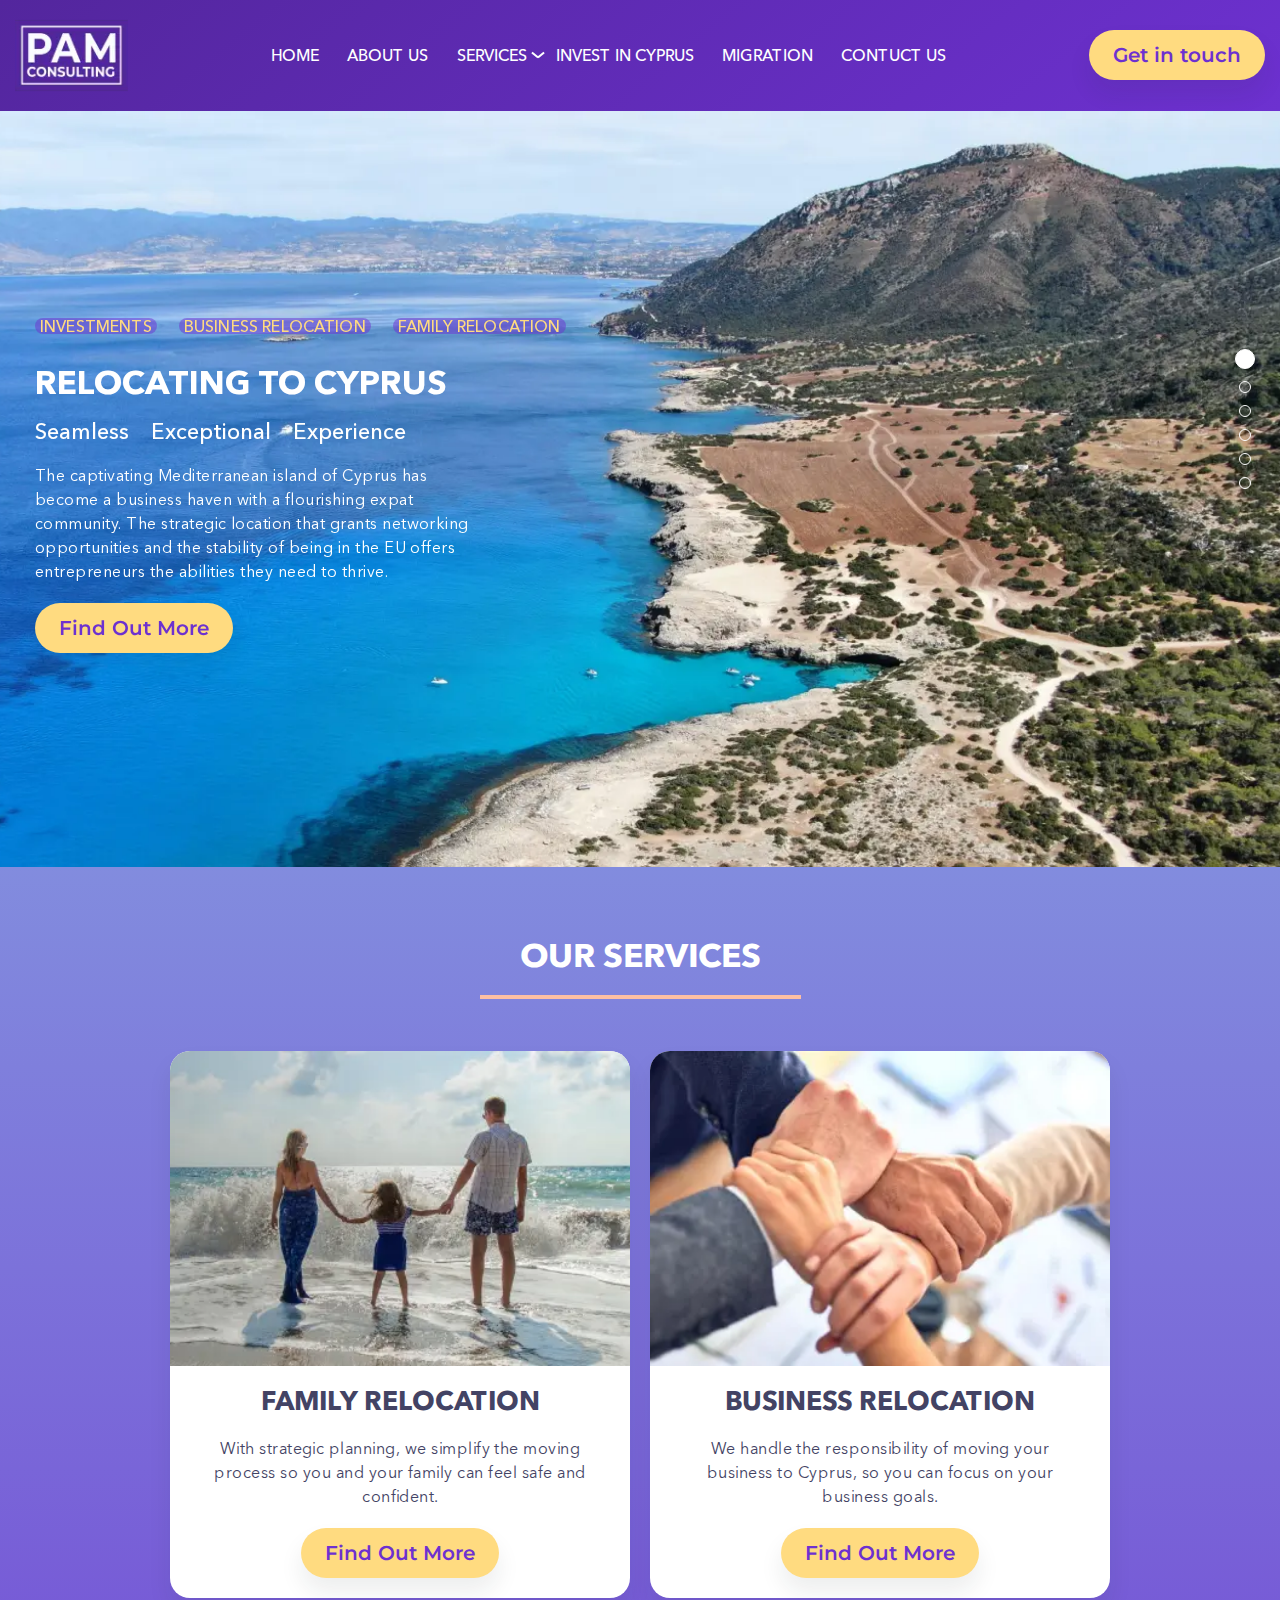
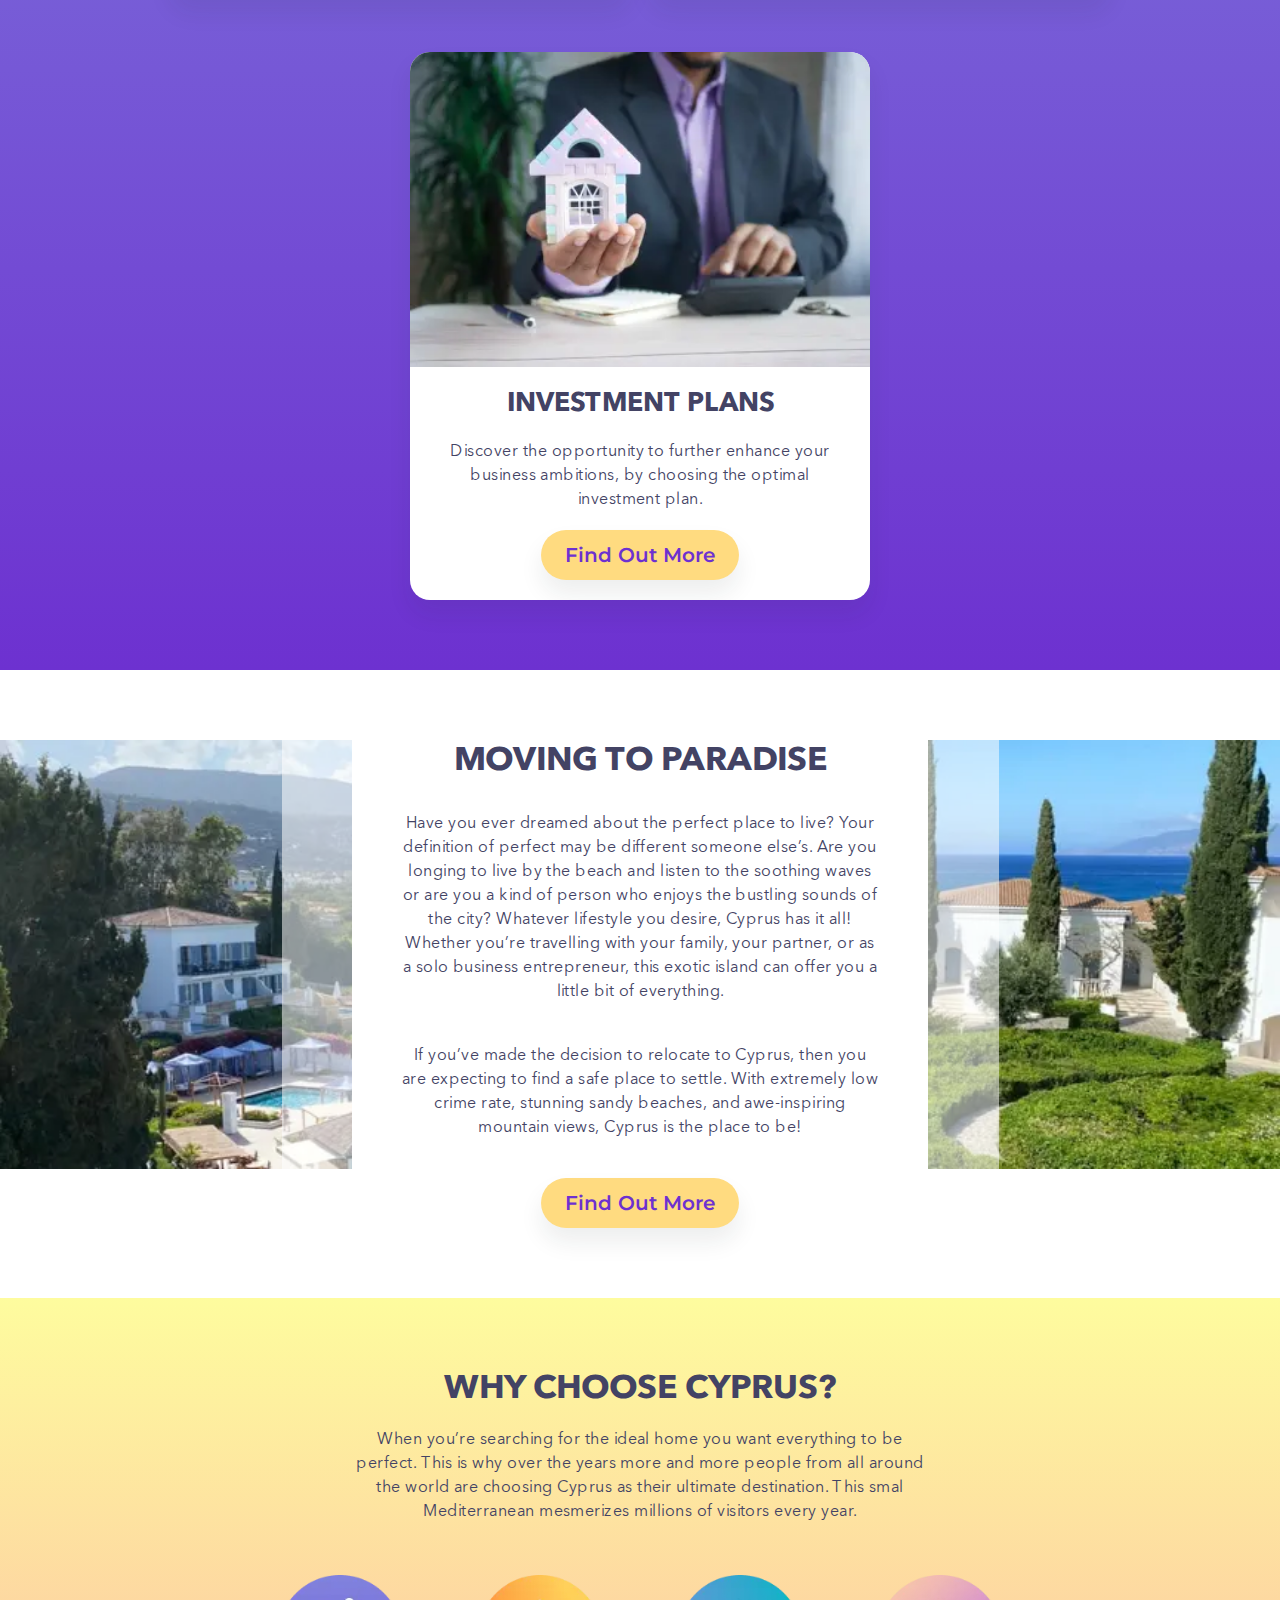
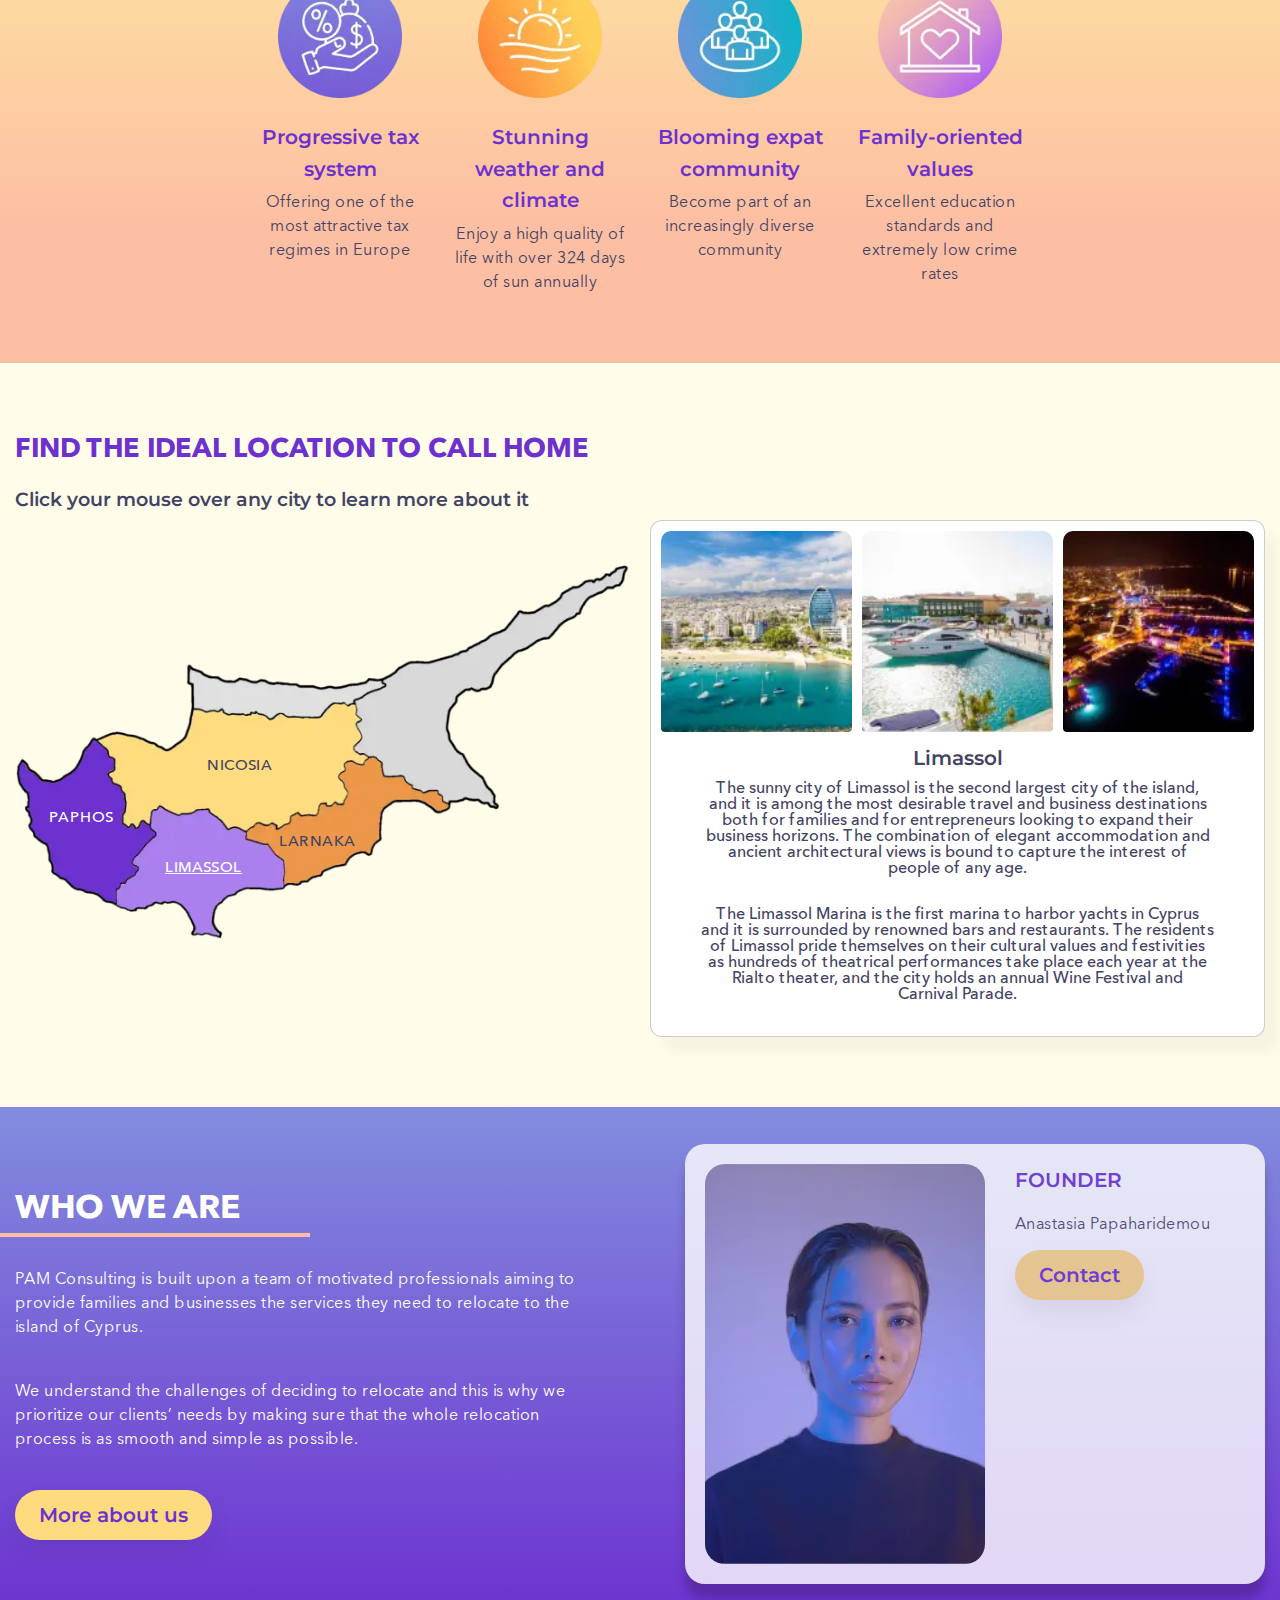
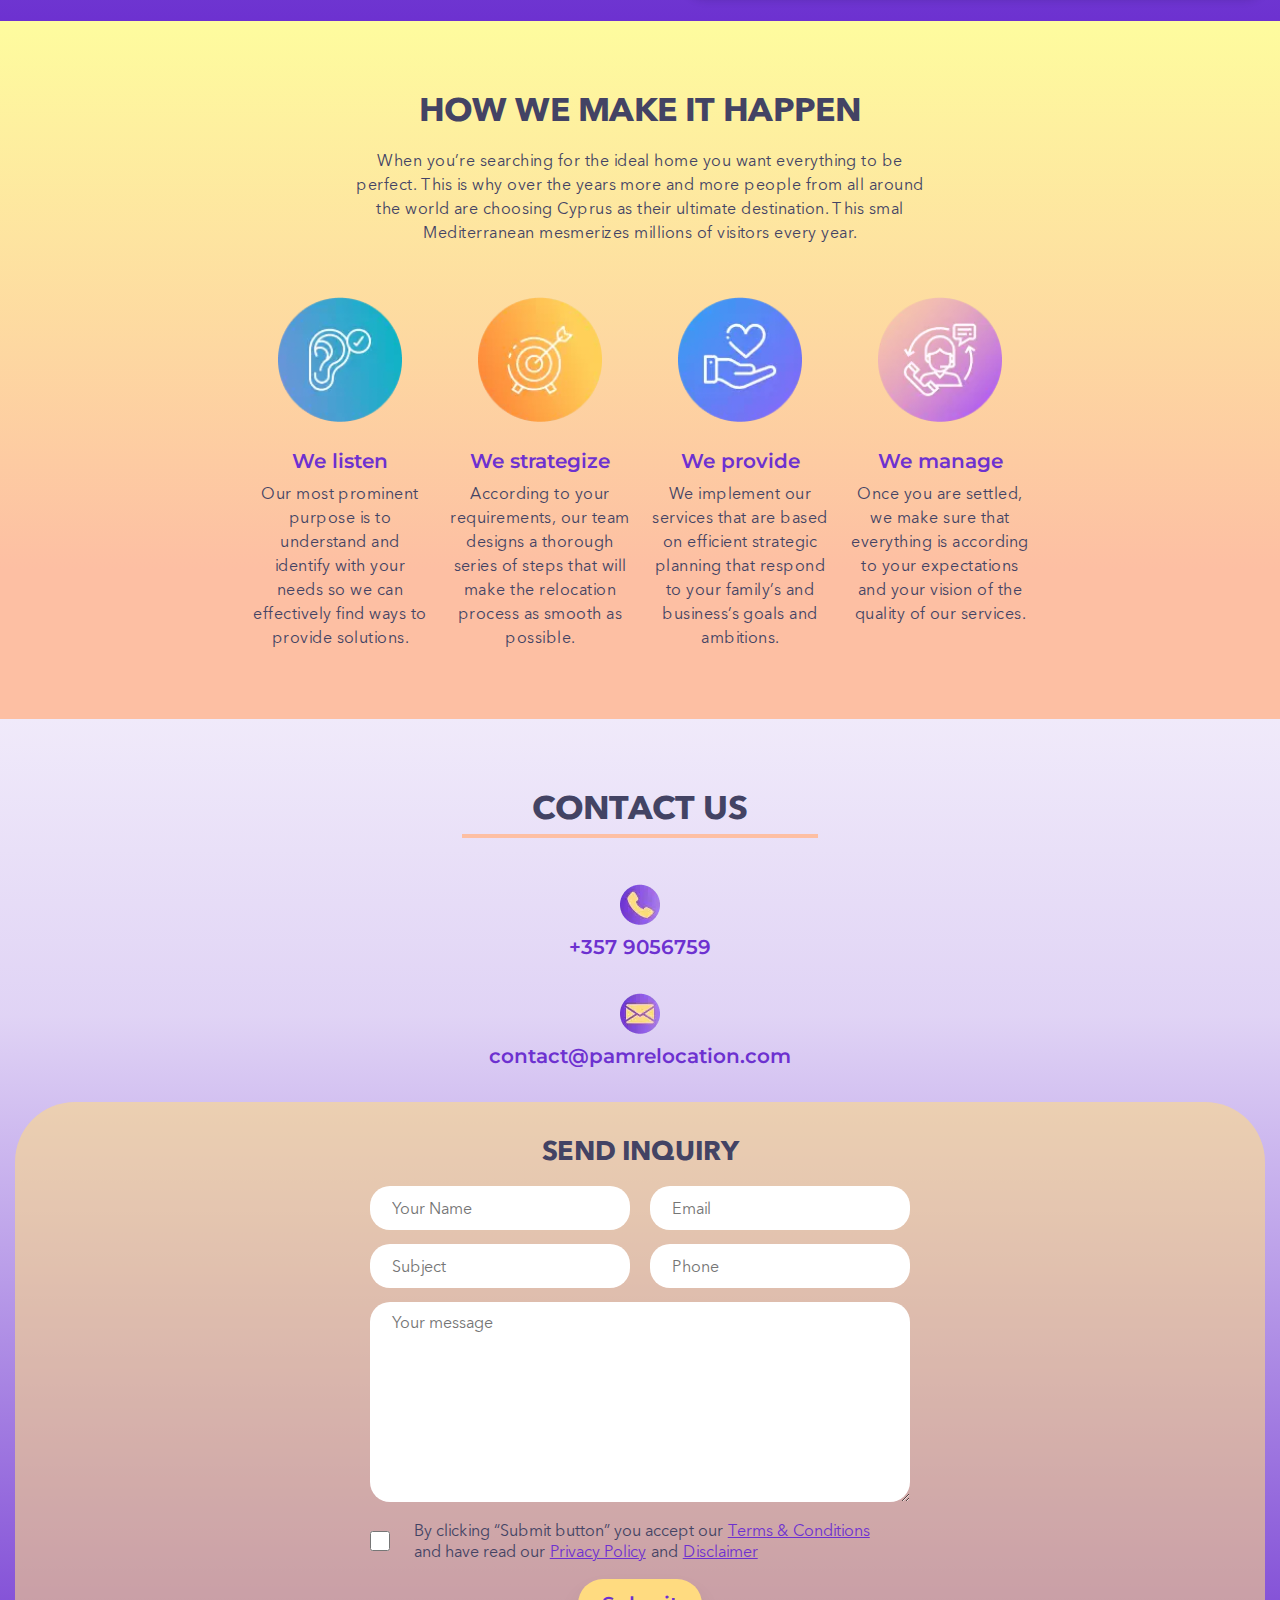
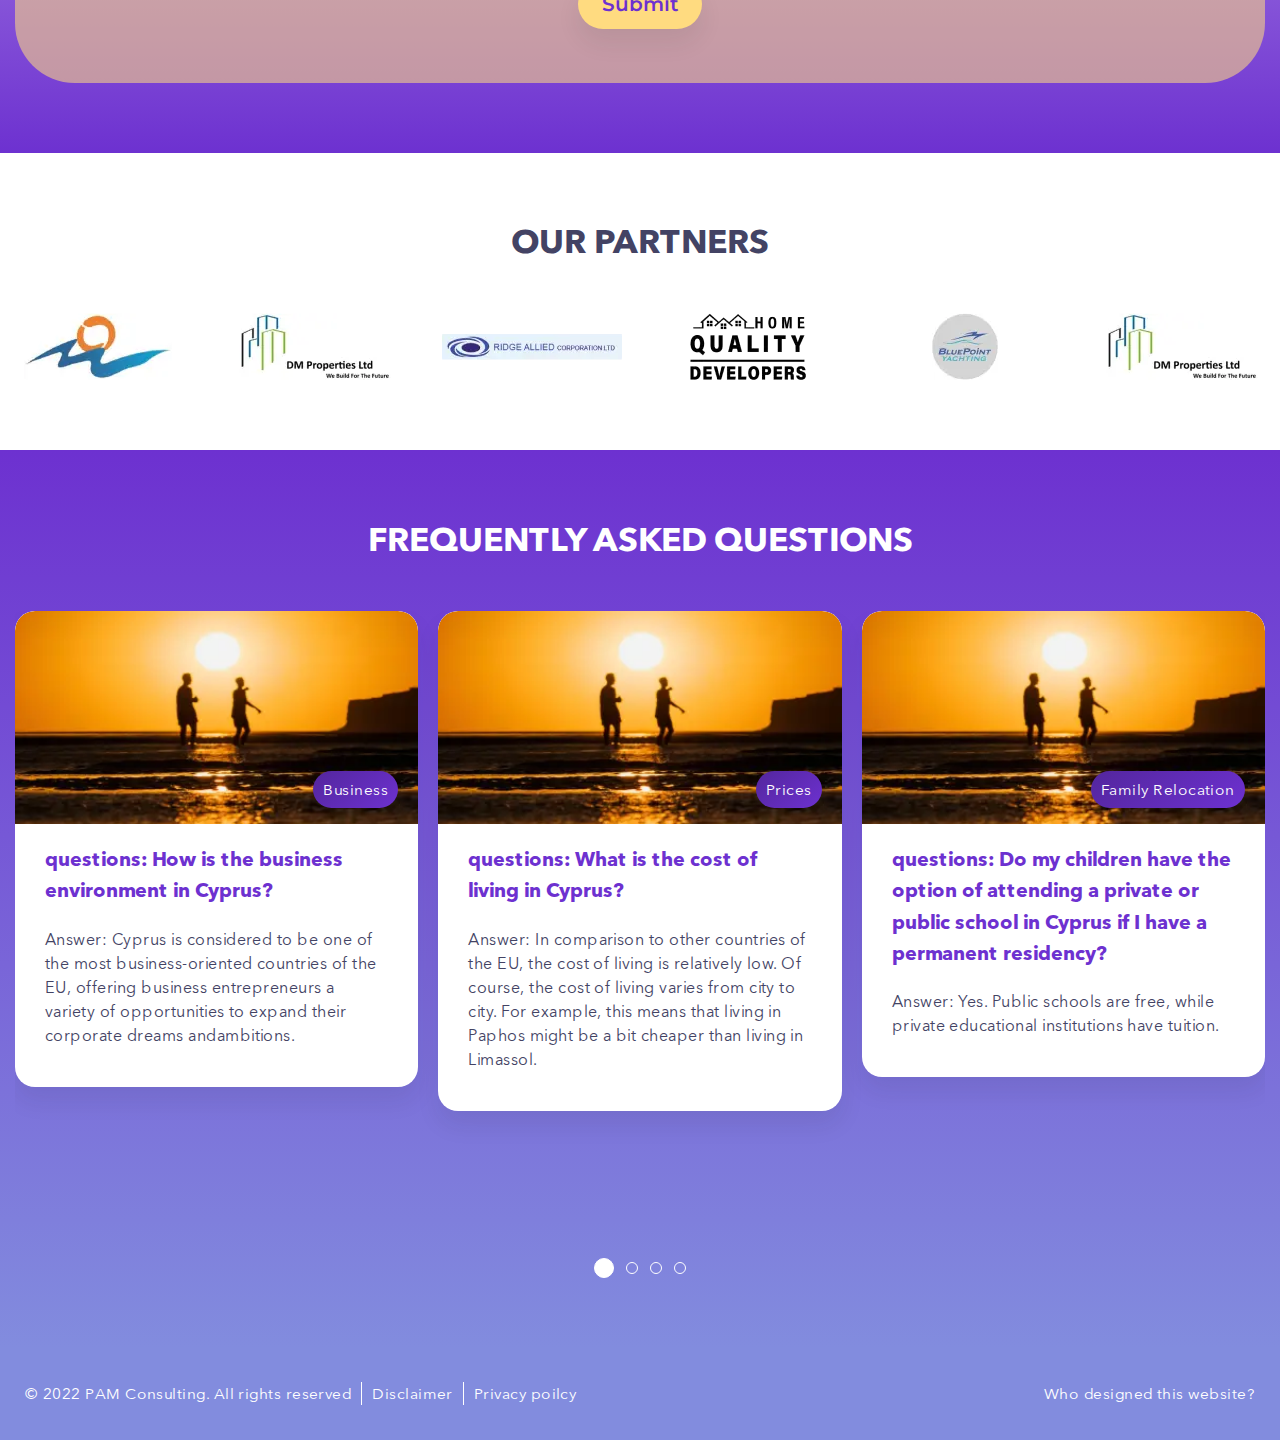
==== commit 395985ee: "Update index.html" ====
--- a/index.html
+++ b/index.html
@@ -471,9 +471,6 @@
 				</div>
 			</footer>
 		</div>
-		<script src="js/gsap/gsap.min.js"></script>
-		<script src="js/gsap/ScrollTrigger.min.js"></script>
-		<script src="js/gsap/ScrollSmoother.min.js"></script>
 		<script src="js/app.js"></script>
 	</body>
-</html>+</html>
